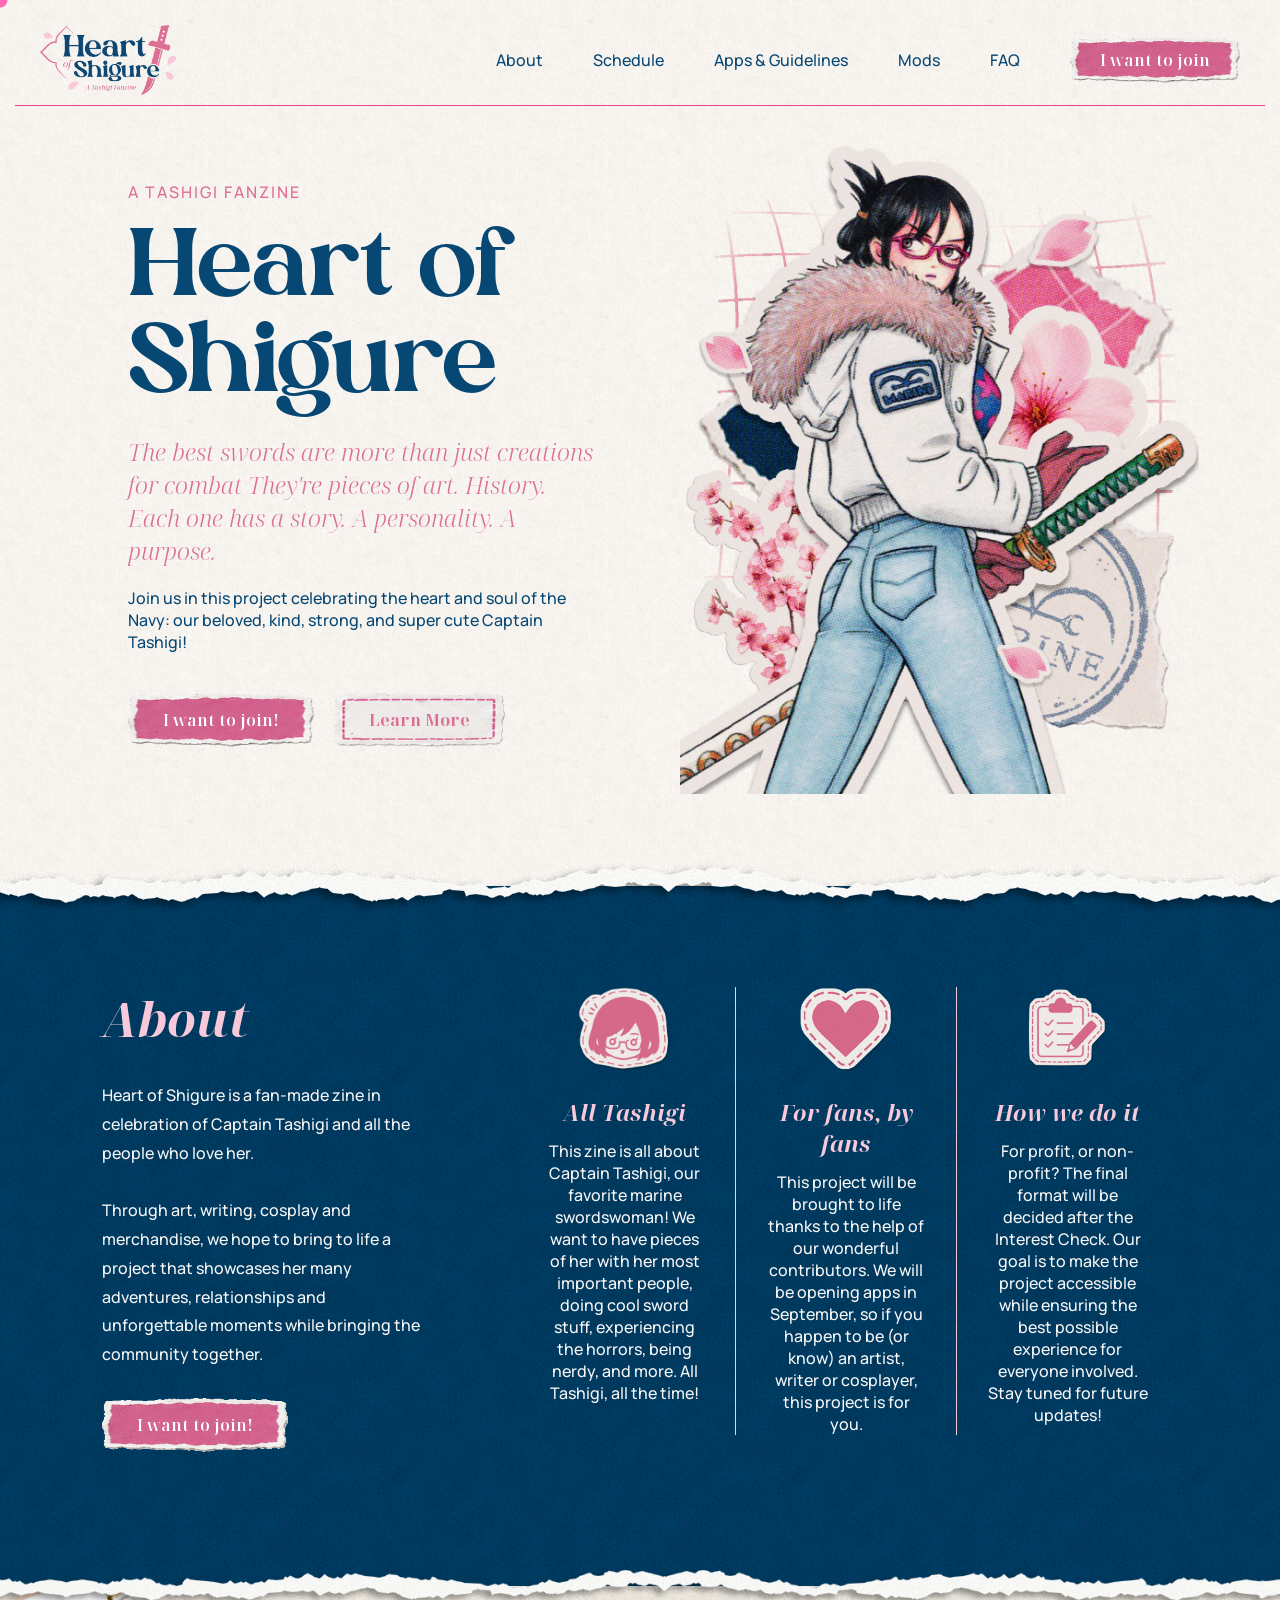
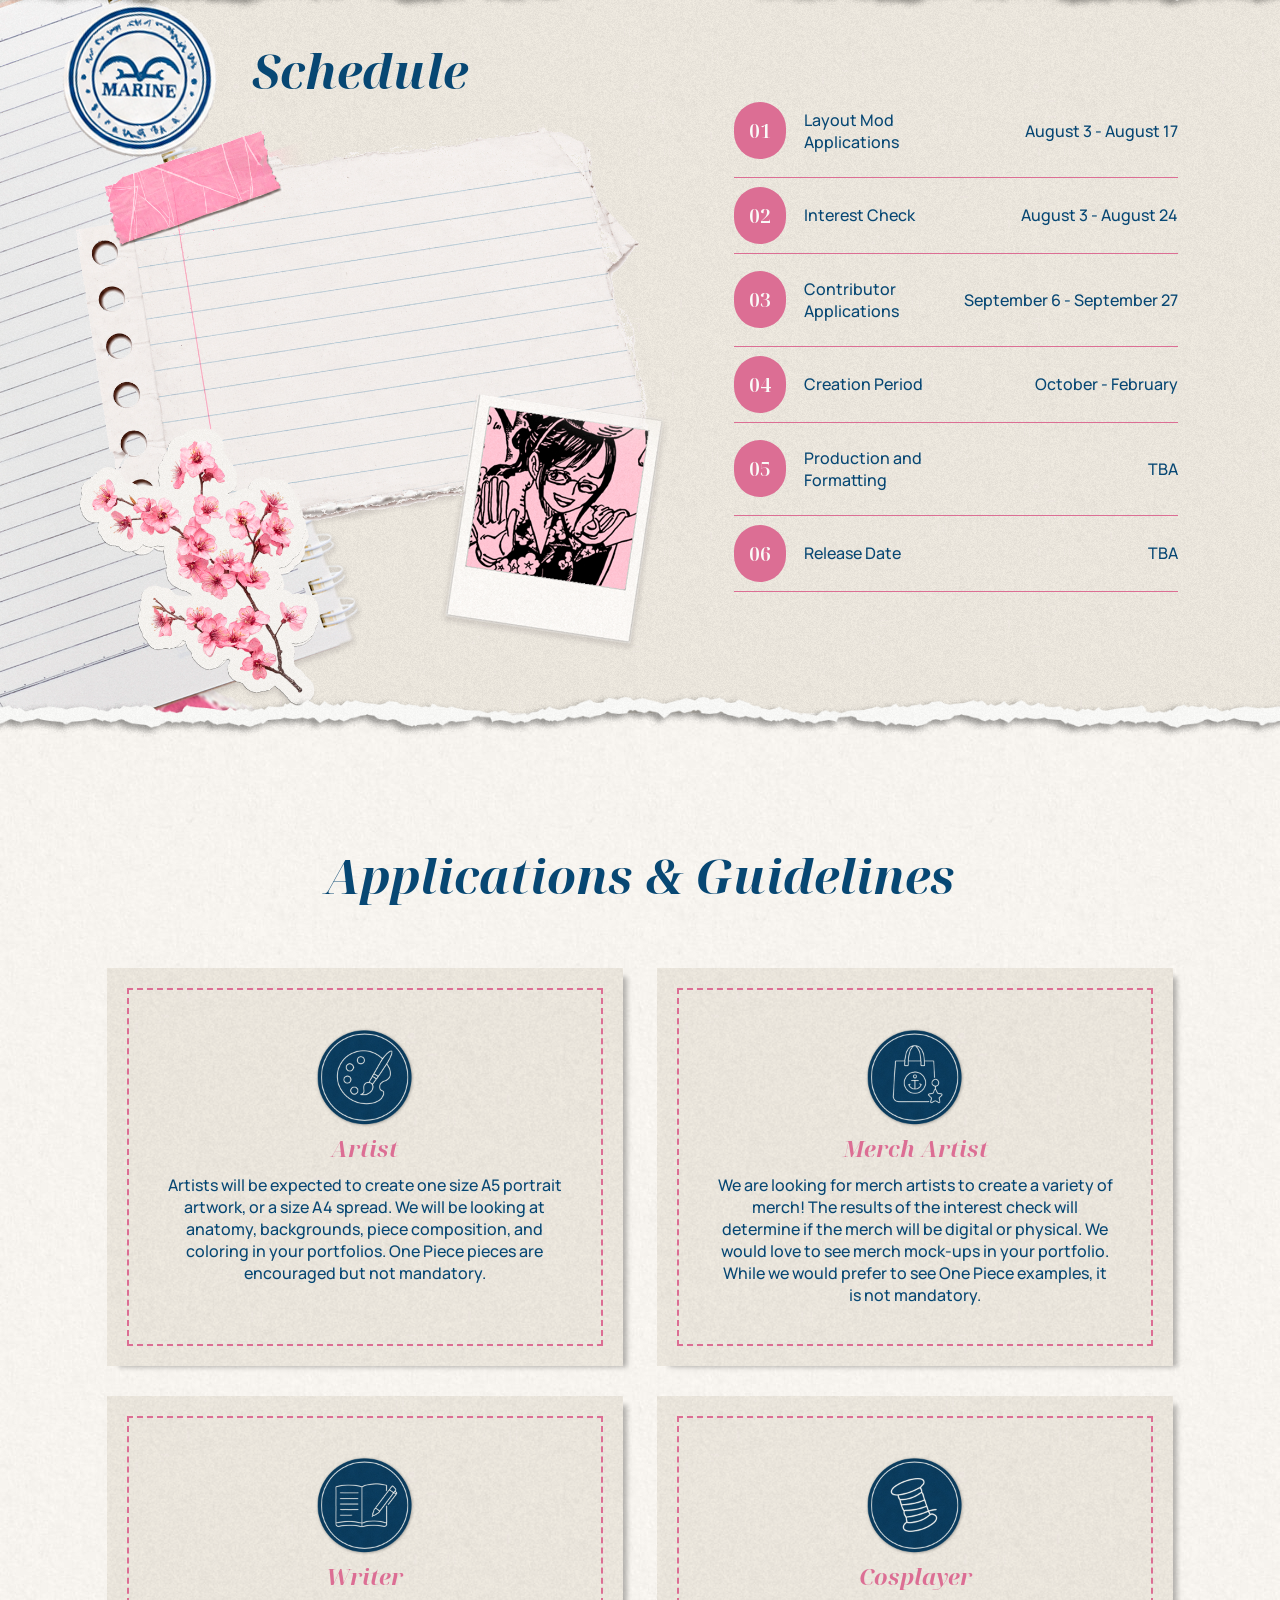
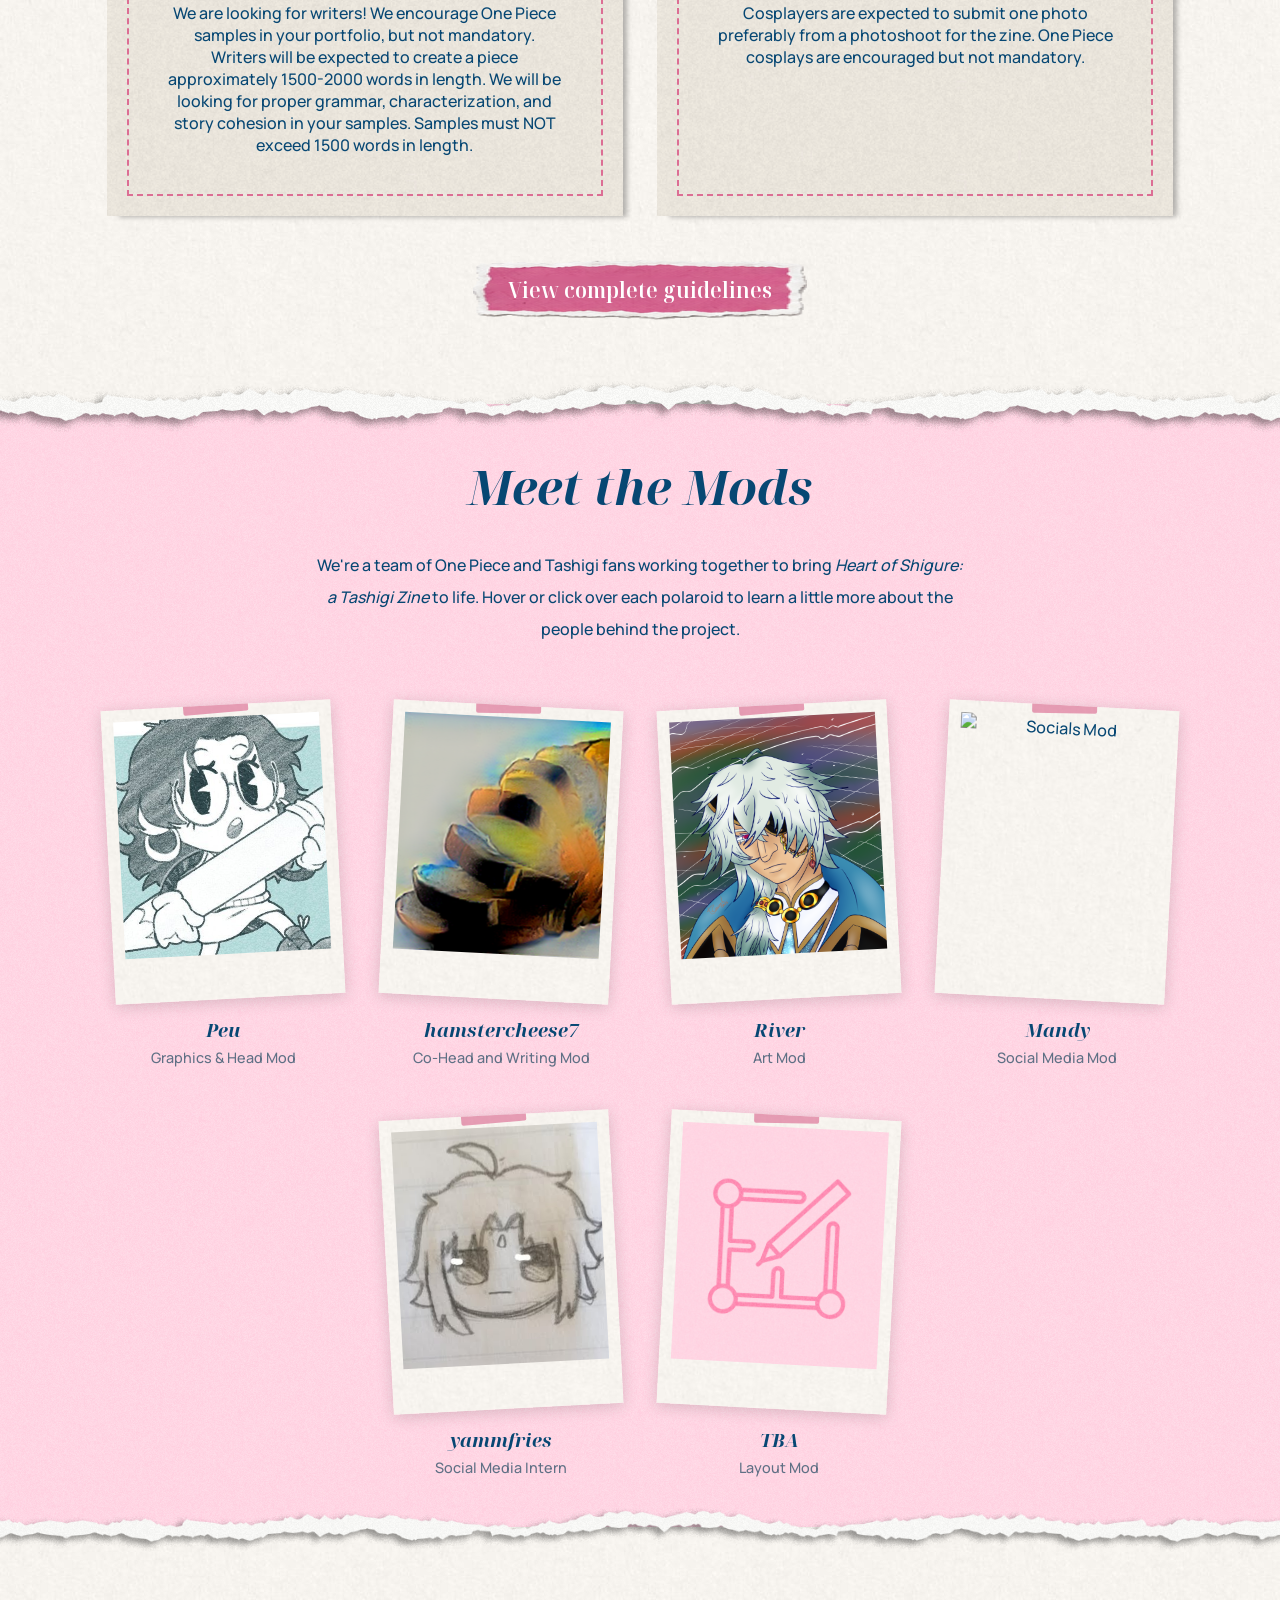
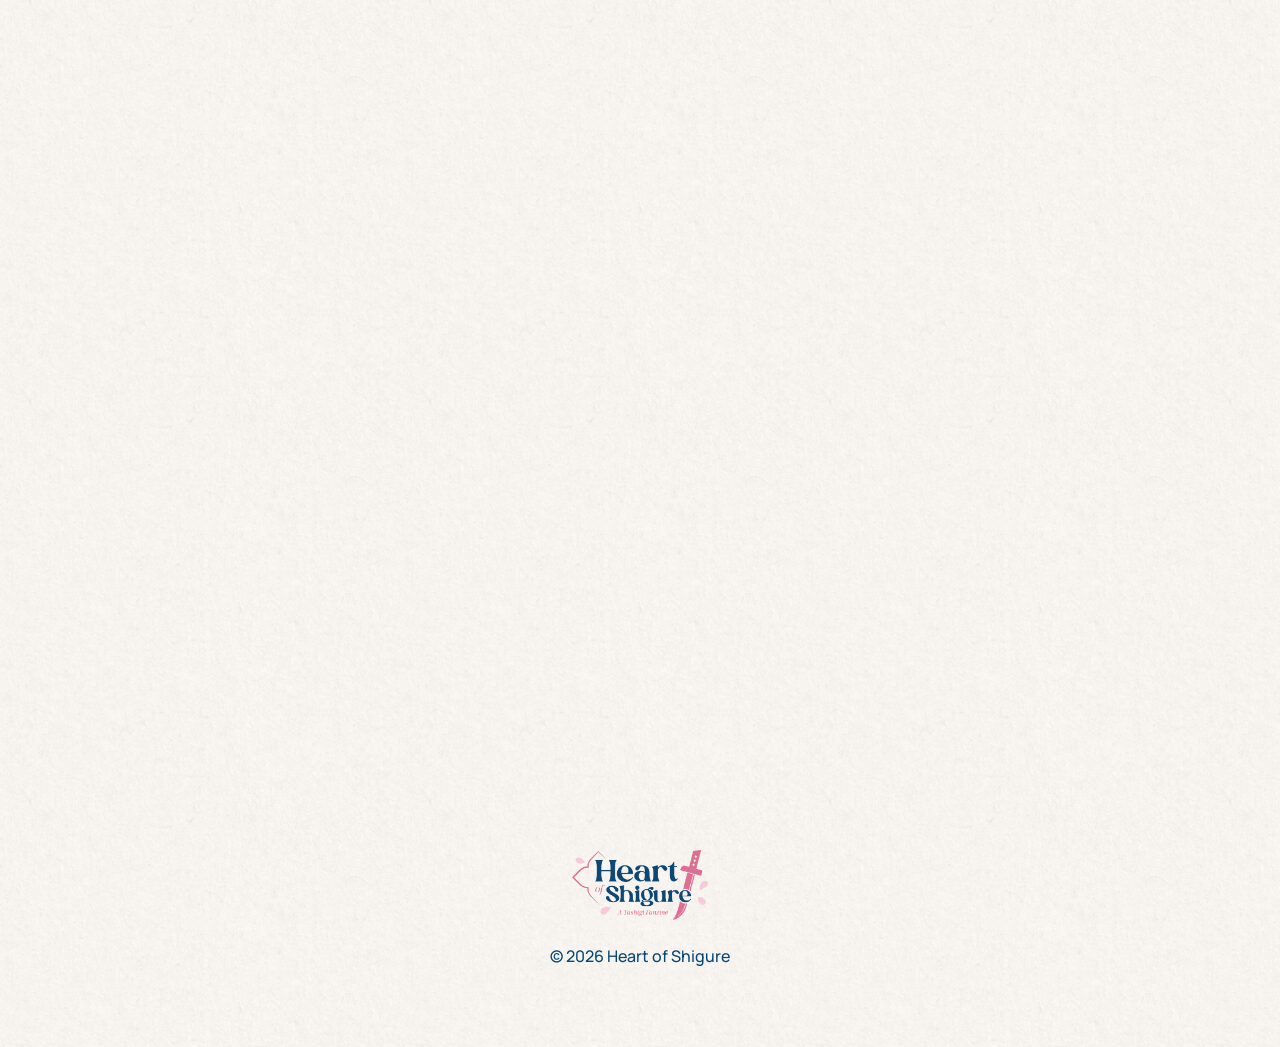
==== index.html @ 40832cab "Update index.html" ====
<!DOCTYPE html>
<html lang="en">
<head>
  <meta charset="UTF-8">
  <meta name="viewport" content="width=device-width, initial-scale=1.0">
  <title>Heart of Shigure: a Tashigi Zine</title>
  <link rel="icon" type="image/x-icon" href="assets/favicon.ico">

  <link rel="stylesheet" href="style.css">

  <link rel="preconnect" href="https://fonts.googleapis.com">
  <link rel="preconnect" href="https://fonts.gstatic.com" crossorigin>

 <link href="https://fonts.googleapis.com/css2?family=Noto+Serif+Display:ital,wght@0,400;0,600;0,700;1,400;1,600;1,700&family=Manrope:wght@300;400;600&display=swap" rel="stylesheet">
</head>

<body>

  <div class="cursor"></div>

<script>
document.addEventListener("DOMContentLoaded", () => {

  if (window.matchMedia("(pointer: coarse)").matches) {
    return;
  }

  const cursor = document.querySelector(".cursor");

  document.addEventListener("mousemove", (e) => {
    cursor.style.left = e.clientX + "px";
    cursor.style.top = e.clientY + "px";
  });

  const interactives = document.querySelectorAll("a, button, input, textarea");

  interactives.forEach(el => {
    el.addEventListener("mouseenter", () => cursor.classList.add("hover"));
    el.addEventListener("mouseleave", () => cursor.classList.remove("hover"));
  });

  const sections = document.querySelectorAll(
    '.hero, .about, .schedule, .apps, .mods, .faq'
  );

  const observer = new IntersectionObserver(
    (entries, observer) => {
      entries.forEach(entry => {
        if (entry.isIntersecting) {
          entry.target.classList.add('visible');
          observer.unobserve(entry.target);
        }
      });
    },
    {
      threshold: 0.15
    }
  );

  sections.forEach(section => observer.observe(section));
});
</script>
<header>

  <nav class="navbar">

    <img src="assets\tashigizinelogo.png" class="logo">

    <div class="nav-links">
      <a href="#about">About</a>
      <a href="#schedule">Schedule</a>
      <a href="#apps">Apps & Guidelines</a>
      <a href="#mods">Mods</a>
      <a href="#faq">FAQ</a>
      <a href="#" class="button small">I want to join</a>
    </div>

  </nav>

</header>


<section class="hero">

  <div class="hero-text">

    <span class="eyebrow">
      A Tashigi Fanzine
    </span>

    <h1>
      Heart of Shigure
    </h1>

    <h2>
      The best swords are more than just creations for combat They're pieces of art. History. Each one has a story. A personality. A purpose.
    </h2>
      Join us in this project celebrating the heart and soul of the Navy: our beloved, kind, strong, and super cute Captain Tashigi!


    <div class="hero-buttons">
      <a href="#" class="button">
        I want to join!
      </a>

      <a href="#" class="buttonsecondary">
        Learn More
      </a>
    </div>

  </div>

  <div class="hero-image">

    <img src="assets/collagehero.png">

  </div>

</section>


<div class="divider-top"></div>


<section class="about">

    <div class="about-left">

        <h2>About</h2>

        <p>
            Heart of Shigure is a fan-made zine in celebration of Captain Tashigi and all the people who love her.
            <br>
            <br>
            Through art, writing, cosplay and merchandise, we hope to bring to life a project that showcases her many adventures, relationships and unforgettable moments while bringing the community together.
        </p>

        <a href="#" class="button">
            I want to join!
        </a>

    </div>

    <div class="about-features">

        <article class="feature">
            <img src="assets/icon_fortashigi.png">
            <h3>All Tashigi</h3>
            <p>
            This zine is all about Captain Tashigi, our favorite marine swordswoman! We want to have pieces of her with her most important people, doing cool sword stuff, experiencing the horrors, being nerdy, and more. All Tashigi, all the time!</p>
        </article>

        <article class="feature">
            <img src="assets/icon_thankscontributors.png">
            <h3>For fans, by fans</h3>
            <p>
            This project will be brought to life thanks to the help of our wonderful contributors. We will be opening apps in September, so if you happen to be (or know) an artist, writer or cosplayer, this project is for you.</p>
        </article>

        <article class="feature">
            <img src="assets/icon_howwedoit.png">
            <h3>How we do it</h3>
            <p>
            For profit, or non-profit? The final format will be decided after the Interest Check. Our goal is to make the project accessible while ensuring the best possible experience for everyone involved. Stay tuned for future updates!</p>
        </article>

    </div>

</section>

<div class="divider-bottom"></div>

<section id="schedule" class="schedule">

  <h2>Schedule</h2>

  <div class="schedule-container">

    <div class="schedule-collage">
        <img src="assets/schedulegraphic.png" alt="">
    </div>

      <table class="timeline">

  <tr class="timeline-item">
    <td><span>01</span></td>
    <td>Layout Mod Applications</td>
    <td>August 3 - August 17</td>
  </tr>

  <tr class="timeline-item">
    <td><span>02</span></td>
    <td>Interest Check</td>
    <td>August 3 - August 24</td>
  </tr>

  <tr class="timeline-item">
    <td><span>03</span></td>
    <td>Contributor Applications</td>
    <td>September 6 - September 27</td>
  </tr>

  <tr class="timeline-item">
    <td><span>04</span></td>
    <td>Creation Period</td>
    <td>October - February</td>
  </tr>

  <tr class="timeline-item">
    <td><span>05</span></td>
    <td>Production and Formatting</td>
    <td>TBA</td>
  </tr>

  <tr class="timeline-item">
    <td><span>06</span></td>
    <td>Release Date</td>
    <td>TBA</td>
  </tr>

</table>

    </div>

</section>


<div class="divider-bottom"></div>


<section id="apps" class="apps">

  <h2>Applications & Guidelines</h2>

  <div class="roles">

    <div class="role-card">
      <img src="assets/artisticon.png">
      <h3>Artist</h3>
      <p>Artists will be expected to create one size A5 portrait artwork, or a size A4 spread. We will be looking at anatomy, backgrounds, piece composition, and coloring in your portfolios. One Piece pieces are encouraged but not mandatory.</p>
    </div>

    <div class="role-card">
      <img src="assets/merchicon.png">
      <h3>Merch Artist</h3>
      <p>We are looking for merch artists to create a variety of merch! The results of the interest check  will determine if the merch will be digital or physical. We would love to see merch mock-ups in your portfolio. While we would prefer to see One Piece examples, it is not mandatory.</p>
    </div>

    <div class="role-card">
      <img src="assets/writericon.png">
      <h3>Writer</h3>
      <p>We are looking for writers! We encourage One Piece samples in your portfolio, but not mandatory. Writers will be expected to create a piece approximately 1500-2000 words in length. We will be looking for proper grammar, characterization, and story cohesion in your samples. Samples must NOT exceed 1500 words in length.</p>
    </div>

    <div class="role-card">
      <img src="assets/cosplayicon.png">
      <h3>Cosplayer</h3>
      <p>Cosplayers are expected to submit one photo preferably from a photoshoot for the zine. One Piece cosplays are encouraged but not mandatory.</p>
    </div>

  </div>

  <a href="#" class="button">
    View complete guidelines
  </a>

</section>


<div class="divider-top"></div>


<section class="mods" id="mods">

    <h2>Meet the Mods</h2>

    <p class="section-text">
        We're a team of One Piece and Tashigi fans working together to bring <i>Heart of Shigure: a Tashigi Zine</i> to life. Hover or click over each polaroid to learn a little more about the people behind the project.
    </p>

    <div class="mods-grid">

        <article class="mod-card">

            <div class="polaroid">

                <img src="assets/mods/peu.jpg" alt="Graphics Mod">

                <div class="overlay">
                    <h4>Hello, I am Peu!</h4>
                    <p>
                        I do graphic design and web dev for a living, and I love staying up late drawing even before workdays.
                    </p>
                </div>

            </div>

            <h3>Peu</h3>
            <span>Graphics & Head Mod</span>

        </article>

        <article class="mod-card">

            <div class="polaroid">

                <img src="assets/mods/Hamstercheese7.png" alt="Writing Mod">

                <div class="overlay">
                    <h4>Heyo, I'm Ham!</h4>
                    <p>
                        Tashigi is BEST GIRL and OP Marines are my fixation of the last decade.
                    </p>
                </div>

            </div>

            <h3>hamstercheese7</h3>
            <span>Co-Head and Writing Mod</span>

        </article>

        <article class="mod-card">

            <div class="polaroid">

                <img src="assets/mods/RiverLoche_icon.png" alt="Art Mod">

                <div class="overlay">
                    <h4>Hi, I am RiverLoche!</h4>
                    <p>
                        Caffeine fueled gremlin who loves art, video games, anime, and books.
                    </p>
                </div>

            </div>

            <h3>River</h3>
            <span>Art Mod</span>

        </article>

        <article class="mod-card">

            <div class="polaroid">

                <img src="assets/mods/Mandy_icon.jpg" alt="Socials Mod">

                <div class="overlay">
                    <h4>Hi, I am Mandy</h4>
                    <p>
                        The One Piece (brainrot) is real! I love writing and creating delicious OP inspired-recipes! 
                    </p>
                </div>

            </div>

            <h3>Mandy</h3>
            <span>Social Media Mod</span>

        </article>

        <article class="mod-card">

            <div class="polaroid">

                <img src="assets/mods/yam_icon.jpg" alt="Socials Mod Intern">

                <div class="overlay">
                    <h4>Hi, I am Yam!</h4>
                    <p>
                        Part-time artist, full-time brainrotter 🗣️
                    </p>
                </div>

            </div>

            <h3>yammfries</h3>
            <span>Social Media Intern</span>

        </article>

        <article class="mod-card">

            <div class="polaroid">

                <img src="assets/mods/layoutmod.png" alt="Layout Mod">

                <div class="overlay">
                    <h4>Layout Mod</h4>
                    <p>
                        Interested in being our Layout Mod? Then please look forward to our Layout Mod applications!
                    </p>
                </div>

            </div>

            <h3>TBA</h3>
            <span>Layout Mod</span>

        </article>

    </div>

</section>


<div class="divider-bottom"></div>


<section id="faq" class="faq">

  <h2>FAQ</h2>

  <details>
    <summary>What is a fanzine?</summary>
    <p>A fanzine, or zine, is an art project focused on a theme made by a team of people (usually fans!). It normally includes fanart, fanfic, merch, and more!</p>
  </details>

  <details>
    <summary>What is the theme of this fanzine?</summary>
    <p>This zine is all about Captain Tashigi, our favorite marine swordswoman! We want to have pieces of her with her friends (and/or lovers), doing cool sword stuff, experiencing the horrors, being nerdy, etc. All Tashigi, all the time~</p>
  </details>

  <details>
    <summary>Is this for charity or for profit?</summary>
    <p>This will be determined by the Interest Check!</p>
  </details>

    <details>
    <summary>Is shipping allowed?</summary>
    <p>Shipping will be allowed, and we aim to have it cover roughly a 30% of the content in the zine. All ships are welcome. We love LOVE!</p>
  </details>

  <details>
    <summary>Will there be a NSFW component?</summary>
    <p>This will be determined by the Interest Check!</p>
  </details>

  <details>
    <summary>Is AI allowed?</summary>
    <p>NO. No AI will be allowed in the creation of ANY part of this project.</p>
  </details>



</section>


<footer>

  <img src="assets\tashigizinelogo.png">

  <p>
    © 2026 Heart of Shigure
  </p>

</footer>

</body>
</html>
---- style.css ----
*{
  margin:0;
  padding:0;
  box-sizing:border-box;
}

:root{
  --accent-pink: #dc6e94;
  --accent-beige: #FAFAF8;
  --accent-navy: ;
}

@font-face {
  font-family: 'Silk Flower';
  src: url('fonts/SilkFlower.otf');
}

html{
  scroll-behavior:smooth;
}

body{
  background-image: url("assets/paperseamless1.jpg");
  color:#074773;
  font-family:'Manrope';
  font-weight: 500;
  cursor: none;
}

.hero,
.about,
.schedule,
.apps,
.mods,
.faq {
  opacity: 0;
  transform: translateY(25px);
  transition: opacity 0.6s ease, transform 0.6s ease;
  will-change: opacity, transform;
}

.hero.visible,
.about.visible,
.schedule.visible,
.apps.visible,
.mods.visible,
.faq.visible {
  opacity: 1;
  transform: translateY(0);
}

.cursor {
  width: 15px;
  height: 15px;
  background: hotpink;
  border-radius: 50%;
  position: fixed;
  top: 0;
  left: 0;
  transform: translate(-50%, -50%);
  pointer-events: none;
  z-index: 9999;
  transition: width 0.15s ease, height 0.15s ease, transform 0.15s ease;
}

.cursor.hover {
  width: 40px;
  height: 40px;
}

h1{
  font-family: 'Silk Flower';
  font-weight: 200;.
}

h2,h3{
  font-family:'Noto Serif Display',serif;
  font-style: italic;
}

section{
  padding: 50px 8%;
}

header {
  top: 0;
}

.navbar{
  margin:15px;
  padding: 10px 25px;
  display:flex;
  justify-content:space-between;
  align-items:center;
  border-bottom: 1px solid #eb4091;
}

.logo{
  height:70px;
}

.nav-links{
  display:flex;
  gap:50px;
  align-items: center;
}

.nav-links a{
  text-decoration:none;
  color:#074773;
}

.button{
  background-image: url('assets/button1.png');
  background-size: 100% 100%;
  background-repeat: no-repeat;
  background-position: center;
  font-weight: 600;
  color:white !important;
  padding:16px 35px;
  text-decoration:none;
  font-family: 'Noto Serif display';
  transition: transform .3s ease, filter .3s ease;

}

.button:hover{
  transform: translateY(-2px) !important;
  filter: brightness(.90);
}

.small{
  padding:12px 30px;
}

.buttonsecondary{
  background-image: url('assets/button2.png');
  background-size: 100% 100%;
  background-repeat: no-repeat;
  background-position: center;
  color: #dc6e94;
  padding:16px 35px;
  text-decoration:none;
  display:inline-block;
  font-family: 'Noto Serif display';
  font-weight: 700;
  transition: transform 0.25s ease;
}

.buttonsecondary:hover{
  transform: translateY(-2px);
    filter: brightness(.95);
}

.hero{
  min-height:85vh;
  display:grid;
  grid-template-columns:1fr 1fr;
  gap:80px;
  padding: 20px 10% 40px 10%;
  overflow: hidden;
}

.eyebrow{
  color:#dc6e94;
  letter-spacing:2px;
  text-transform:uppercase;
}

.hero h1{
  font-size:6rem;
  line-height:1;
  margin:20px 0;
}

.hero h2 {
  padding-bottom: 20px;
  font-weight: 300;
  color: var(--accent-pink);
}

.hero p{
  font-size:1.2rem;
  max-width:500px;
  line-height:1.8;
}

.hero-text{
  padding-top: 40px;
}


.hero-buttons{
  margin-top:40px;
  display:flex;
  gap:20px;
}

.hero-image{
  position:relative;
  margin-bottom: -150px;
}

.hero-image img{
  width:110%;
  height:auto;
  object-fit:cover;
}

.about{

    display:grid;
    grid-template-columns:1fr 2fr;
    gap:80px;
    color: #F7F7F7;
    align-items:center;
    text-align:left;
    background-image: url(assets/paperseamlessnsavy1.jpg);
    padding-bottom: 150px !important;
    padding-top: 100px !important;
}

.about h2, h3 {
  color: #F7C9DA;
}

.about-left p{

    margin:25px 0;
    padding-bottom: 20px;
    line-height:1.8;
}

.about-features{

    display:grid;
    grid-template-columns:repeat(3,1fr);
}

.feature{

    padding:0 30px;
    text-align:center;
    border-left:1px solid rgb(247, 201, 218);
}

.feature:first-child{

    border-left:none;
}

.feature img{

    width: auto;
    height: 85px;
    margin-bottom:20px;
}

.feature h3{

    margin-bottom:12px;
    font-size:1.4rem;
}


@media (max-width: 992px) {
    .about {
        grid-template-columns: 1fr;
        text-align: center;
    }

    .about-features {
        grid-template-columns: 1fr;
    }

    .feature {
        border-left: none;
        border-top: 1px solid rgb(247, 201, 218);
        padding: 30px 0;
    }

    .feature:first-child {
        border-top: none;
    }
}

.about h2,
.apps h2,
.mods h2,
.faq h2{
  font-size:3rem;
  margin-bottom:30px;
}

.section-text{
  max-width:700px;
  margin:auto;
  line-height:2;
}

.stats{
  display:grid;
  grid-template-columns:repeat(3,1fr);
  gap:40px;
  margin-top:70px;
}

.schedule{
  background-image: url(assets/paperseamlessbeige1.jpg);
  margin-top: -78px;
  overflow: hidden;
}

.schedule h2{
  font-size:3rem;
  margin-bottom:-90px;
  position: relative;
  left: 150px;
}

.schedule-container{
    display:flex;
    grid-template-columns:minmax(420px, 55%) 1fr;
    align-items:center;
    gap:4rem;
}

.schedule-collage{
   top: 100px;
    position:relative;
}

.schedule-collage img{
    display:block;
    height: 800px;
    margin-left:calc(-8vw);
    margin-top: -150px;
    width:auto;

}

.timeline {
  width: 100%;
  border-collapse: collapse;
}

.timeline-item td {
  padding: 1.5rem 0;
  border-bottom: 1px solid var(--accent-pink);
}

.timeline-item td span {
  color: var(--accent-beige);
  padding: 15px;
  border-radius: 100px;
  background-color: var(--accent-pink);
  font-family: 'Noto Serif Display';
  font-weight: 600;
  font-size: 1.2em;
}

.timeline-item td:first-child {
  width: 70px;
}

.timeline-item td:last-child {
  text-align: right;
  white-space: nowrap;
}

.apps{
  text-align:center;
  padding-bottom: 100px;
}

.apps .button {
  font-size: 1.3em;
  transform: scale(1.05);
  transition: transform 0.2s ease, filter 0.2s ease;
}

.apps .button:hover {
  transform: translateY(-2px);
  filter: brightness(0.93);
}

.roles{
  display:flex;
  flex-direction: row;
  flex-wrap: wrap;
  gap:30px;
  margin:60px 0;
  justify-content: space-evenly;
}

.role-card{
  position: relative;
  background-image: url("assets/paperseamlessbeige1.jpg");
  background-size: cover;
  background-position: center;
  background-repeat: no-repeat;
  -webkit-box-shadow: 8px 5px 10px -4px rgba(0,0,0,0.28); 
  box-shadow: 8px 5px 5px -4px rgba(0,0,0,0.28);
  padding: 60px;
  font-family: 'Noto Serif Display';
  max-width: 48%;
}

.role-card::before{
  content: "";
  position: absolute;
  inset: 20px;
  border: 2px dashed var(--accent-pink);
  box-sizing: border-box;

  pointer-events: none;
}

.role-card h3{
  color: var(--accent-pink);
  font-size: 1.4em;
  padding-bottom: 10px;
}

.role-card p {
  font-family: 'Manrope';
}

.role-card img {
  height: 100px;
  width: auto;
}

.mods{
    background-image: url("assets/paperseamlesspink1.jpg");
    text-align:center;
}

.mods .section-text{
    max-width:650px;
    margin:0 auto 60px;
}

.mods-grid{

    display:flex;
    justify-content:center;
    gap:3rem;
    flex-wrap:wrap;
}

.mod-card{

    width:230px;
    background:transparent;
    box-shadow:none;
    padding:0;
    text-align:center;
}

.polaroid{

    position:relative;

    background-image: url("assets/paperseamless1.jpg");
    padding:12px 12px 45px;

    box-shadow:0 3px 15px rgba(0,0,0,.15);

    transition:.35s;
    overflow:hidden;

    transform:rotate(-3deg);
}

.mod-card:nth-child(even) .polaroid{
    transform:rotate(3deg);
}

.mod-card:hover .polaroid{

    transform:translateY(-12px) rotate(0deg);
}

.polaroid::before{

    content:"";

    position:absolute;
    top:-10px;
    left:50%;

    transform:translateX(-50%) rotate(-2deg);

    width:65px;
    height:18px;

    background:rgba(220,110,148,.65);

    border-radius:2px;

    z-index:20;
}

.polaroid img{

    width:100%;
    aspect-ratio:1/1.15;
    object-fit:cover;
    display:block;
}

.overlay{

    position:absolute;

    top:12px;
    left:12px;
    right:12px;
    bottom:45px;

    background:rgba(220,110,148,.92);

    color:white;

    display:flex;
    flex-direction:column;
    justify-content:center;
    align-items:center;

    padding:20px;

    text-align:center;

    opacity:0;
    transition:.3s;
}

.polaroid:hover .overlay{

    opacity:1;
}

.overlay h4{

    font-family:'Noto Serif Display';
    margin-bottom:12px;
    font-size:1.2rem;
}

.overlay p{

    font-size:.85rem;
    line-height:1.6;
}

.mod-card h3{

    margin-top:18px;
    color:#074773;
}

.mod-card span{

    display:block;
    margin-top:6px;
    color:#5f7085;
    font-size:.9rem;
}

.faq{
  max-width:1000px;
  margin:auto;
}

details{
  background-image: url(assets/long2.png);
  background-repeat: no-repeat;
  background-size: 100% 70px;
  background-position: top;
  margin-top:20px;
  padding:25px 80px;
  font-family:'Noto Serif Display';
  font-size:1.3em;
  height:100%;   /* <- faltaba este ; */
  transition: transform .3s ease, filter .3s ease;
}

details:hover{
    transform: translateY(-2px);
    filter: brightness(.95);
}

summary{
  cursor:pointer;
    list-style: none;
  font-weight:600;
}

details p{
  margin-top:20px;
  font-size: 0.8em;
  line-height:1.8;
  font-family:'Manrope';
  max-height: 0;
  opacity: 0;
  overflow: hidden;
  transition: max-height .35s ease, opacity .35s ease;
}

details[open] p{
    max-height: 500px; /* mayor que el contenido */
    opacity: 1;
}

@media (max-width: 768px){

  details{
    background-size: 100% 100%;
    padding: 20px;
  }

  summary{
    display: flex;
    align-items: center;
    gap: 10px;
    margin: 0;
    width: 100%;
    font-size: 1rem;
    justify-content: center;
  }

  summary span{
    flex: 1;
  }
}

footer{
  padding:80px;
  text-align:center;
}

footer img{
  height:70px;
  margin-bottom:20px;
}

.divider-top {
  background-image: url("assets/tornpaper1.png");
  background-size: fill;
  background-repeat: no-repeat;
  background-position: center;
  position: absolute;
  z-index: 1;
  left: 0;
  width: 100%;
  height: 80px;
  transform: translateY(-32px);
}

.divider-bottom {
  height: 80px;
  z-index: 1;
  background-image: url("assets/tornpaper1.png");
  background-size: cover;
  background-repeat: no-repeat;
  background-position: center;
  position: relative;
  transform: translateY(-33px);
}

.navy{
  background:#074773;
}

.pink{
  background:#f8c9da;
}

@media(max-width:900px){

  .hero{
    grid-template-columns:1fr;
  }

  .hero h1{
    font-size:4rem;
  }

  .stats,
  .roles,
  .mods-grid{
    grid-template-columns:1fr;
  }

  .nav-links{
    display:none;
  }

}

/* ==========================
   MOBILE
========================== */

@media (max-width: 900px){

  section{
    padding:60px 7%;
  }

  /* NAV */

  .navbar{
    justify-content:center;
  }

  .nav-links{
    display:none;
  }

  .logo{
    height:55px;
  }

  /* HERO */

  .hero{
    grid-template-columns:1fr;
    gap:30px;
    text-align:center;
    min-height:auto;
    padding-top:30px;
    margin-bottom:-80px;
  }

  .hero-text{
    padding-top:0;
  }

  .hero h1{
    font-size:3rem;
  }

  .hero h2{
    font-size:1.3rem;
  }

  .hero p{
    margin:auto;
    font-size:1rem;
  }

  .hero-buttons{
    justify-content:center;
    flex-wrap:wrap;
  }

  .hero-image img{
    width:100%;
    max-width:420px;
    margin:auto;
    display:block;
  }

  /* ABOUT */

  .about{
    grid-template-columns:1fr;
    gap:50px;
    text-align:center;
    padding-bottom:100px !important;
  }

  .about-features{
    grid-template-columns:1fr;
    gap:30px;
  }

  .feature{
    border:none;
    padding:0;
  }

  /* SCHEDULE */

  .schedule{
    margin-top:-75px;
  }

  .schedule h2{
    position:static;
    margin:0 0 40px;
    text-align:center;
    font-size:2.5rem;
  }

    .schedule-container{
    display:flex;
    flex-direction:column;
  }

  .schedule-collage{
    order:2;
    position:static;
    margin-bottom: -80px;
    margin-left: -40px;
  }

  .schedule-collage img{
    width:100%;
    height:auto;
    margin:0;
  }

  .timeline td{
    padding:16px 0;
    font-size:.95rem;
  }

  .timeline-item td:last-child{
    text-align:left;
    padding-left:20px;
  }

  /* APPS */

  .roles{
    flex-direction:column;
    gap:30px;
  }

  .role-card{
    max-width:100%;
    padding:35px 25px;
  }

  /* MODS */

  .mods-grid{
    flex-direction:column;
    align-items:center;
    gap:50px;
  }

  .mod-card{
    width:90%;
    max-width:300px;
  }

  /* FAQ */

  .faq h2{
    text-align:center;
  }

details{
    background-size: 100% 60px;
    background-repeat: no-repeat;
    background-position: top;
}

  summary{
    text-align:center;
  }

  /* FOOTER */

  footer{
    padding:60px 20px;
  }

  /* DIVIDERS */

  .divider-bottom{
     position: relative;
    transform: translateY(-32px);
    z-index:10;
  }

  .divider-top {
    position: relative;
    transform: translateY(48px);
    z-index:10;
  }

  @media (pointer: coarse) {
  body {
    cursor: auto;
  }

  .cursor {
    display: none;
  }
}
}
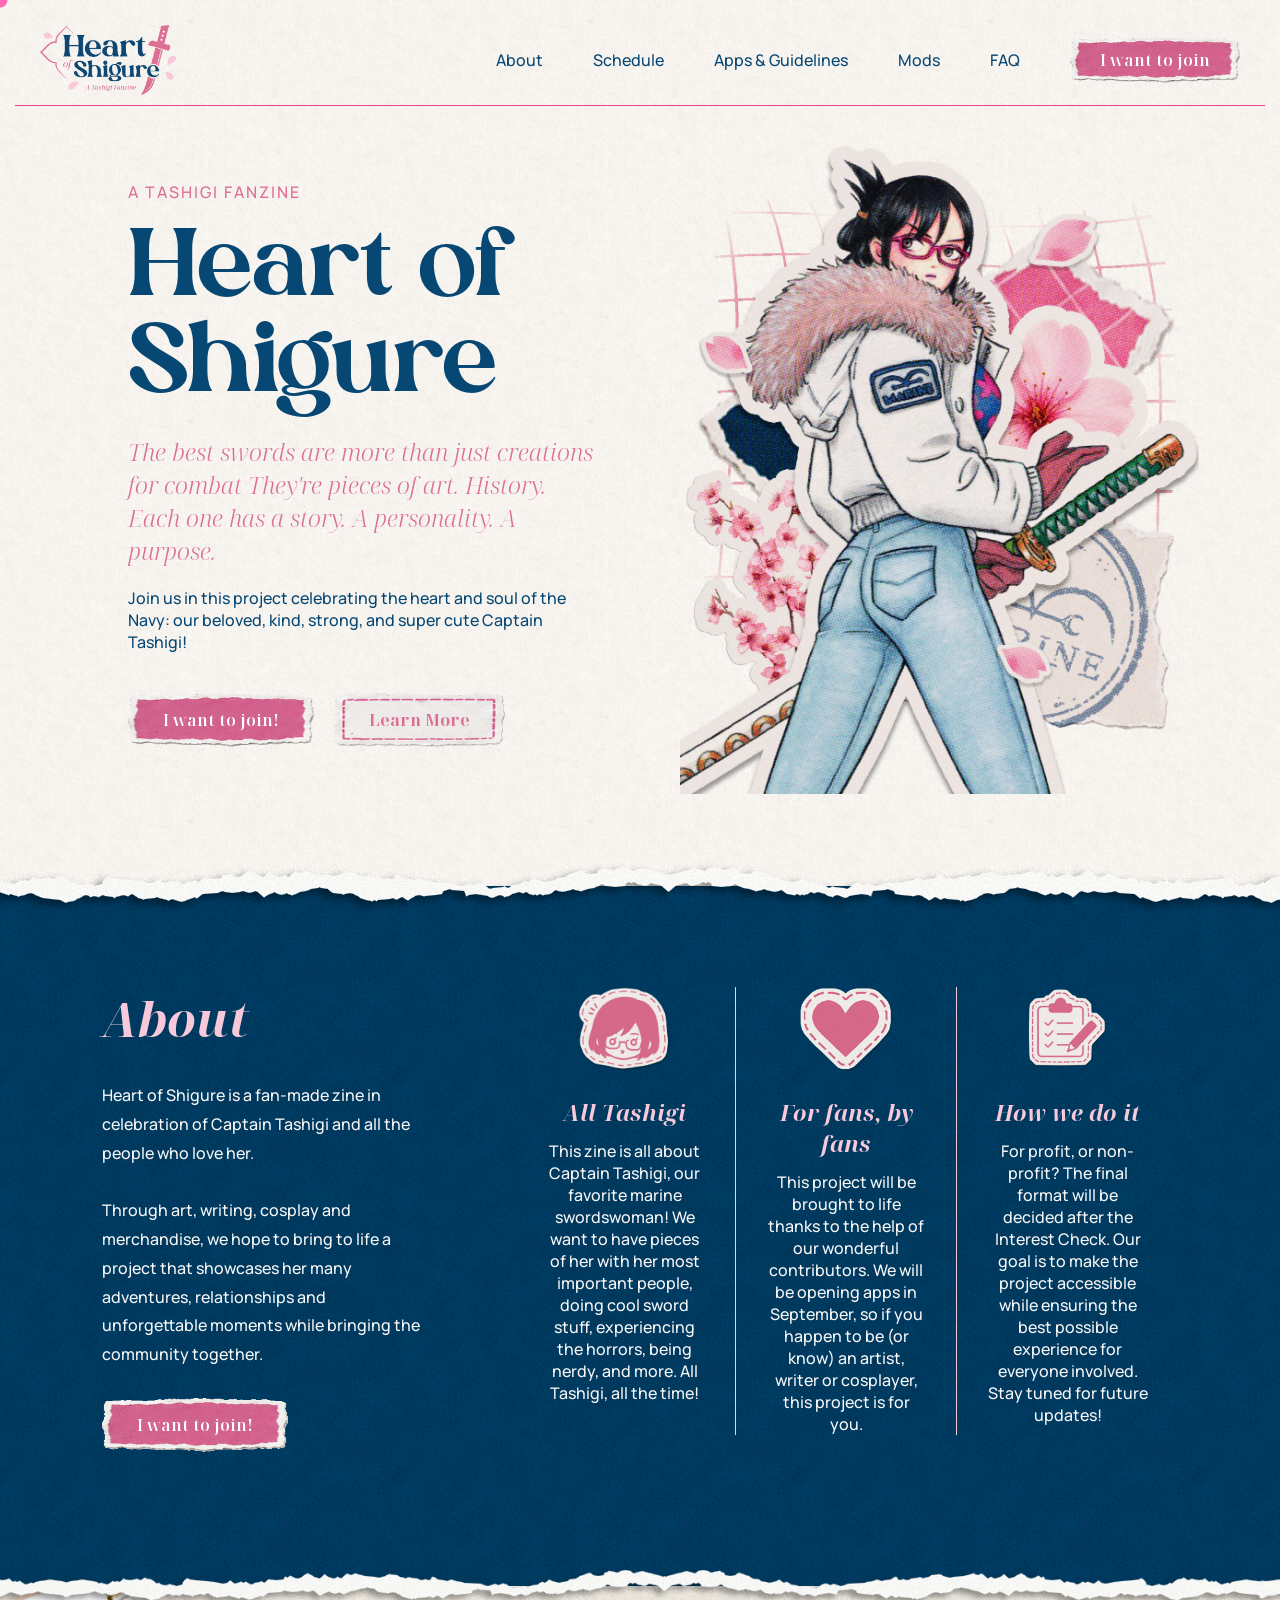
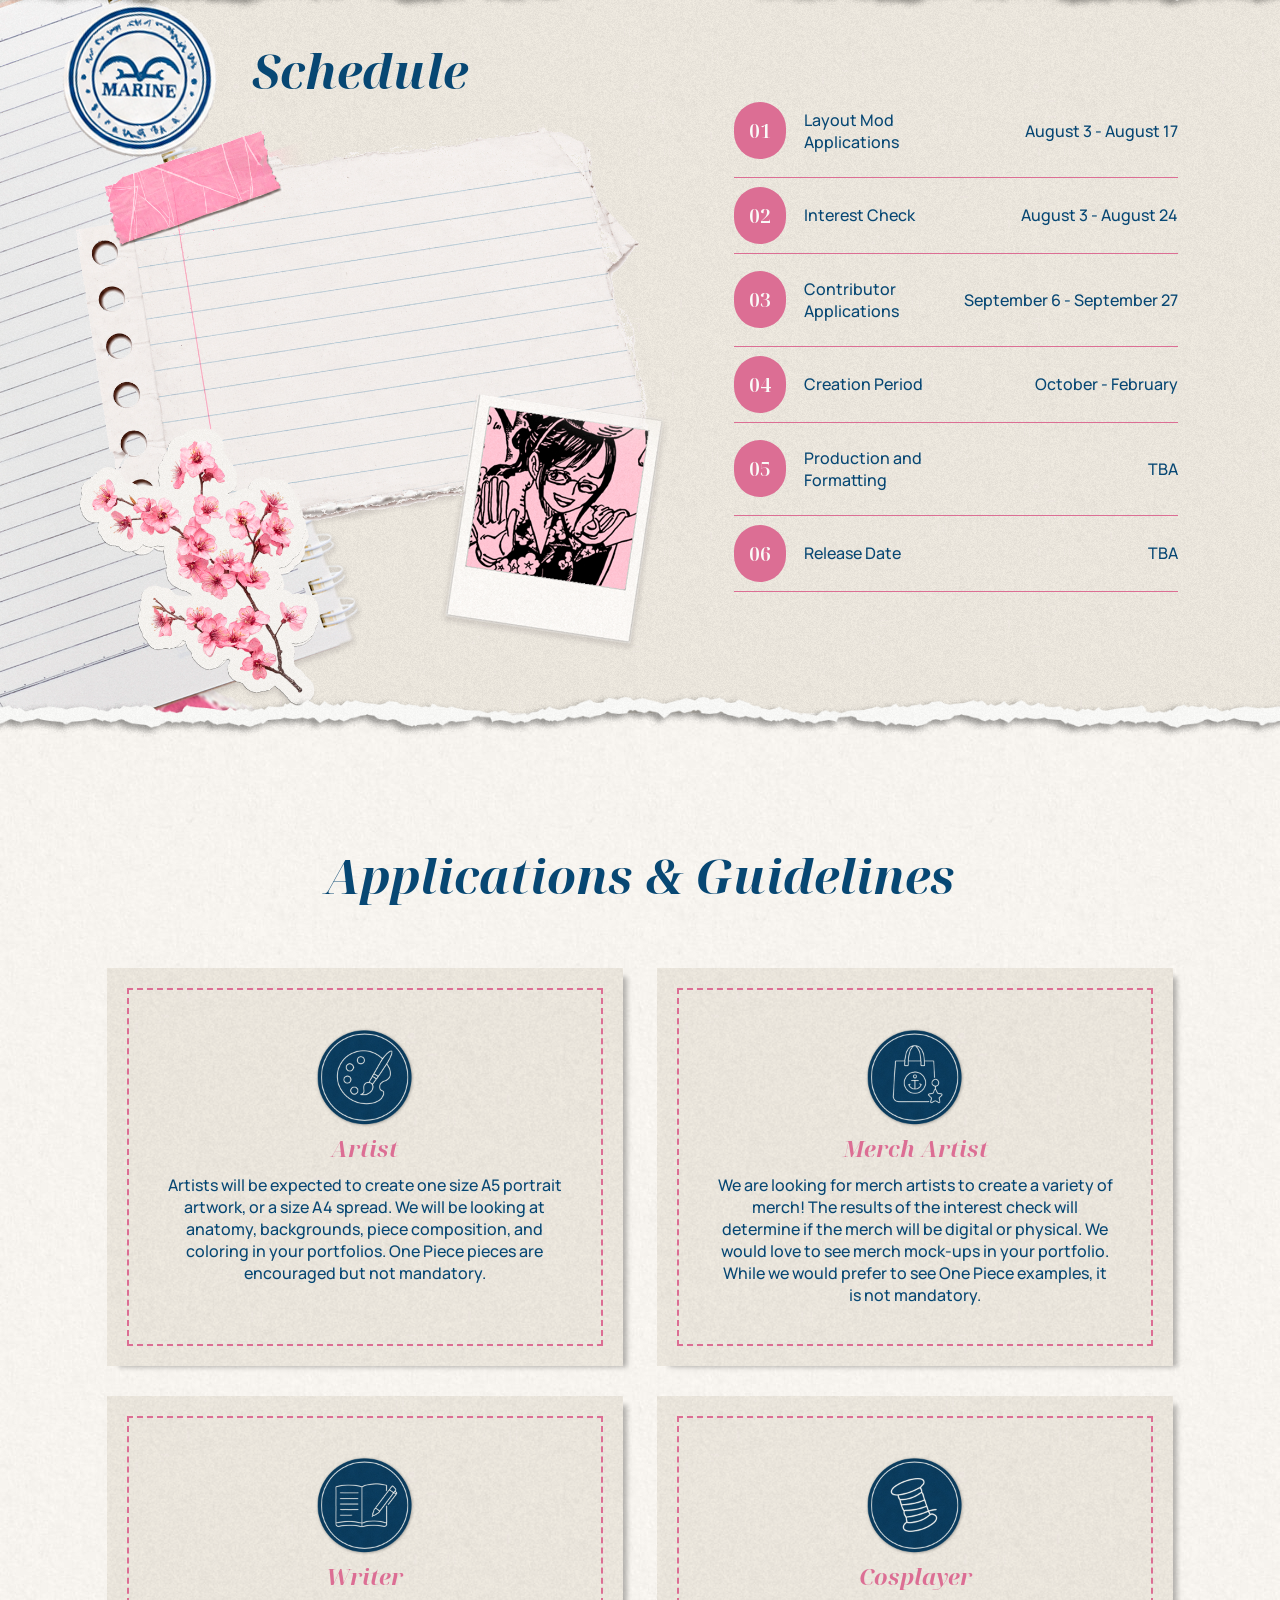
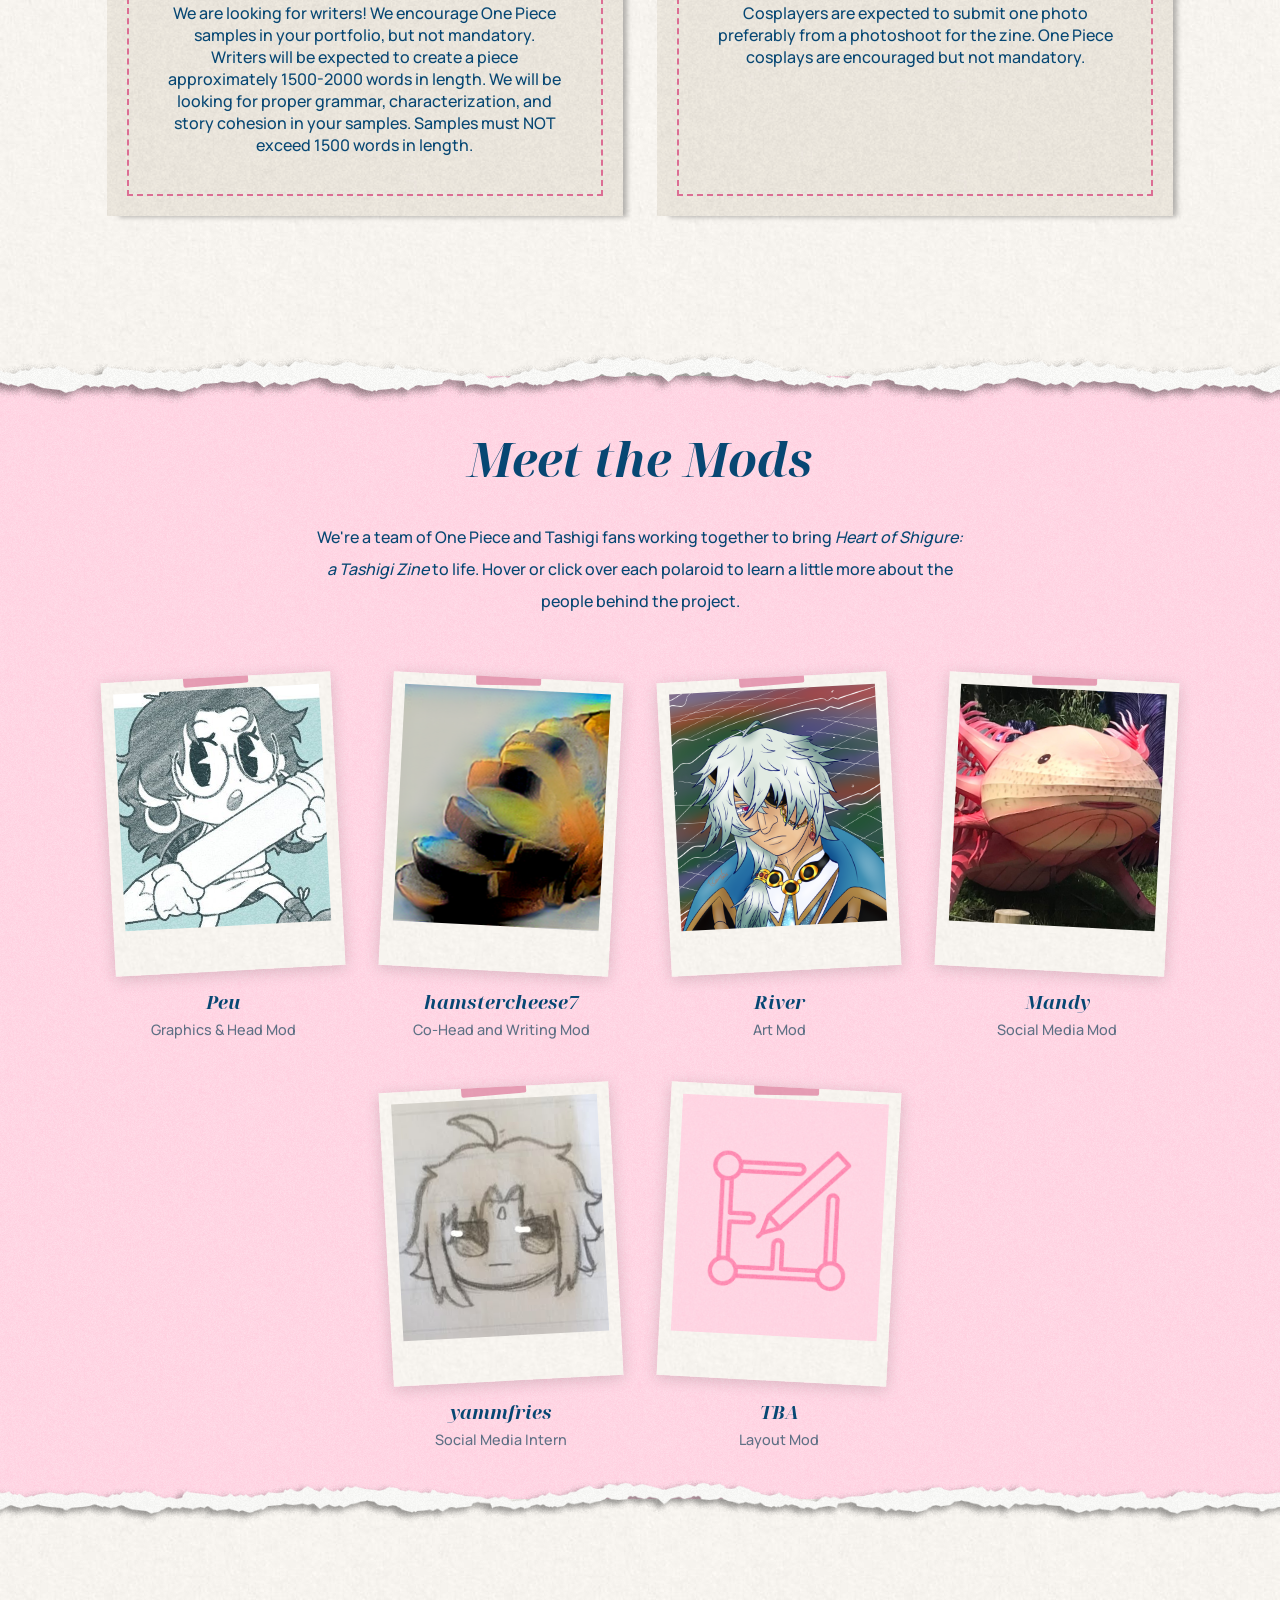
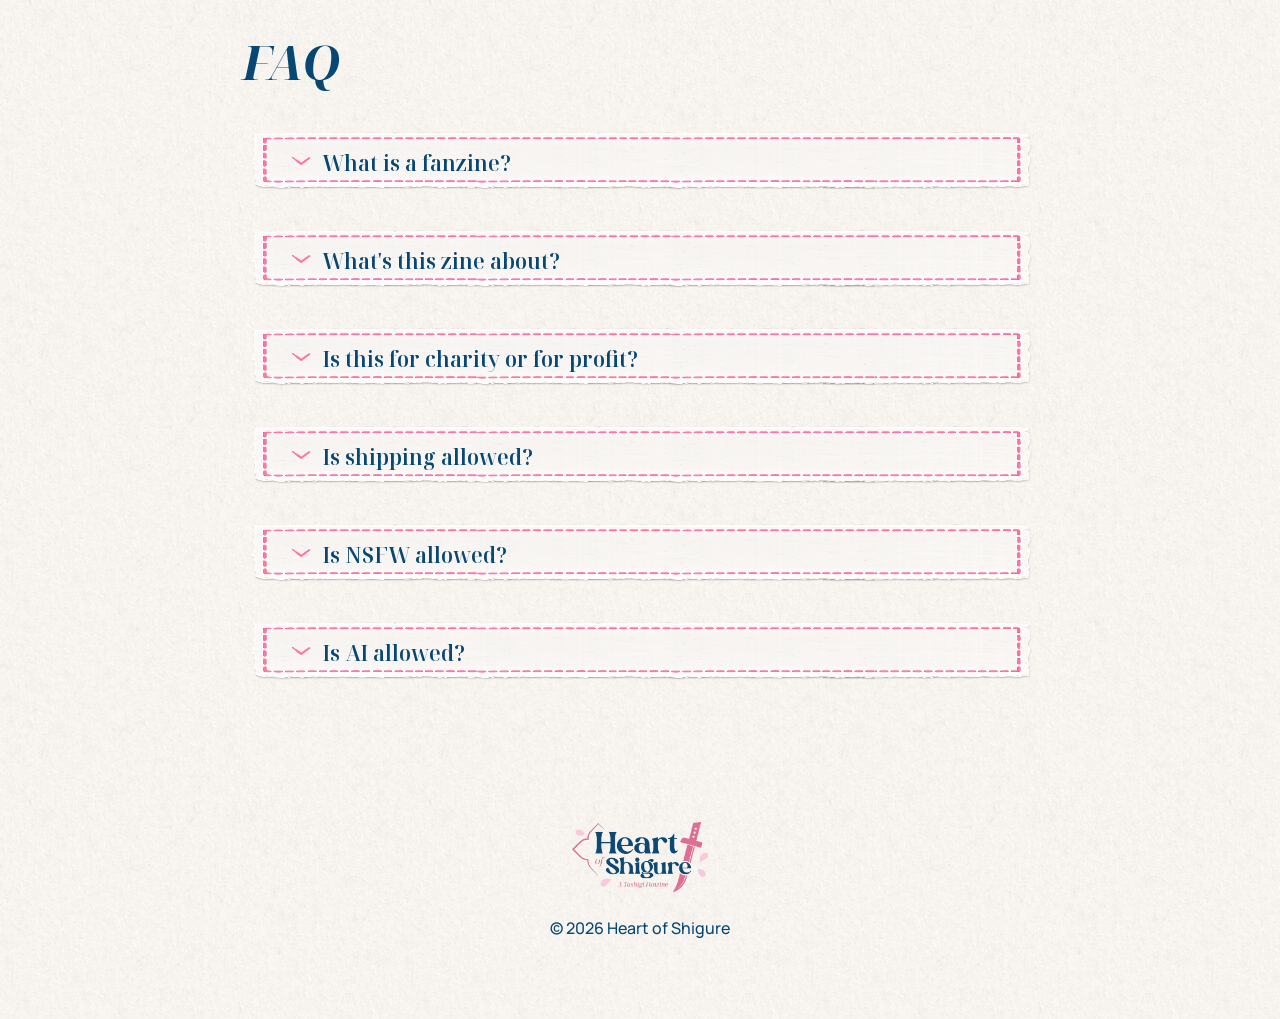
==== commit 12201d59: "Add files via upload" ====
--- a/index.html
+++ b/index.html
@@ -72,7 +72,7 @@
       <a href="#apps">Apps & Guidelines</a>
       <a href="#mods">Mods</a>
       <a href="#faq">FAQ</a>
-      <a href="#" class="button small">I want to join</a>
+      <a href="#apps" class="button small">I want to join</a>
     </div>
 
   </nav>
@@ -99,11 +99,11 @@
 
 
     <div class="hero-buttons">
-      <a href="#" class="button">
+      <a href="#apps" class="button">
         I want to join!
       </a>
 
-      <a href="#" class="buttonsecondary">
+      <a href="#about" class="buttonsecondary">
         Learn More
       </a>
     </div>
@@ -122,7 +122,7 @@
 <div class="divider-top"></div>
 
 
-<section class="about">
+<section id="about" class="about">
 
     <div class="about-left">
 
@@ -135,7 +135,7 @@
             Through art, writing, cosplay and merchandise, we hope to bring to life a project that showcases her many adventures, relationships and unforgettable moments while bringing the community together.
         </p>
 
-        <a href="#" class="button">
+        <a href="#apps" class="button">
             I want to join!
         </a>
 
@@ -232,6 +232,10 @@
 
   <h2>Applications & Guidelines</h2>
 
+    <a href="#" class="button" hidden>
+    View complete guidelines
+  </a>
+
   <div class="roles">
 
     <div class="role-card">
@@ -260,10 +264,6 @@
 
   </div>
 
-  <a href="#" class="button">
-    View complete guidelines
-  </a>
-
 </section>
 
 
@@ -418,7 +418,7 @@
   </details>
 
   <details>
-    <summary>What is the theme of this fanzine?</summary>
+    <summary>What's this zine about?</summary>
     <p>This zine is all about Captain Tashigi, our favorite marine swordswoman! We want to have pieces of her with her friends (and/or lovers), doing cool sword stuff, experiencing the horrors, being nerdy, etc. All Tashigi, all the time~</p>
   </details>
 
@@ -433,7 +433,7 @@
   </details>
 
   <details>
-    <summary>Will there be a NSFW component?</summary>
+    <summary>Is NSFW allowed?</summary>
     <p>This will be determined by the Interest Check!</p>
   </details>
 
@@ -458,4 +458,4 @@
 </footer>
 
 </body>
-</html>
+</html>
--- a/style.css
+++ b/style.css
@@ -7,7 +7,7 @@
 :root{
   --accent-pink: #dc6e94;
   --accent-beige: #FAFAF8;
-  --accent-navy: ;
+  --accent-navy: #074773;
 }
 
 @font-face {
@@ -108,6 +108,30 @@
 .nav-links a{
   text-decoration:none;
   color:#074773;
+  position:relative;
+  transition:color .25s ease, transform .25s ease;
+}
+
+.nav-links a:not(.button):hover{
+  color:var(--accent-pink);
+  transform:translateY(-2px);
+}
+
+.nav-links a:not(.button)::after{
+  content:"";
+  position:absolute;
+  left:0;
+  bottom:-6px;
+  width:100%;
+  height:2px;
+  background:var(--accent-pink);
+  transform:scaleX(0);
+  transform-origin:center;
+  transition:transform .25s ease;
+}
+
+.nav-links a:not(.button):hover::after{
+  transform:scaleX(1);
 }
 
 .button{
@@ -262,28 +286,6 @@
     font-size:1.4rem;
 }
 
-
-@media (max-width: 992px) {
-    .about {
-        grid-template-columns: 1fr;
-        text-align: center;
-    }
-
-    .about-features {
-        grid-template-columns: 1fr;
-    }
-
-    .feature {
-        border-left: none;
-        border-top: 1px solid rgb(247, 201, 218);
-        padding: 30px 0;
-    }
-
-    .feature:first-child {
-        border-top: none;
-    }
-}
-
 .about h2,
 .apps h2,
 .mods h2,
@@ -613,28 +615,6 @@
     opacity: 1;
 }
 
-@media (max-width: 768px){
-
-  details{
-    background-size: 100% 100%;
-    padding: 20px;
-  }
-
-  summary{
-    display: flex;
-    align-items: center;
-    gap: 10px;
-    margin: 0;
-    width: 100%;
-    font-size: 1rem;
-    justify-content: center;
-  }
-
-  summary span{
-    flex: 1;
-  }
-}
-
 footer{
   padding:80px;
   text-align:center;
@@ -677,65 +657,75 @@
   background:#f8c9da;
 }
 
-@media(max-width:900px){
-
-  .hero{
-    grid-template-columns:1fr;
-  }
-
-  .hero h1{
-    font-size:4rem;
-  }
-
-  .stats,
-  .roles,
-  .mods-grid{
-    grid-template-columns:1fr;
-  }
-
-  .nav-links{
-    display:none;
-  }
-
+@media (pointer: coarse) {
+  /* cursor */
 }
 
 /* ==========================
    MOBILE
 ========================== */
 
-@media (max-width: 900px){
+@media (max-width:600px){
+
+  /* GENERAL */
+
+  body{
+    cursor:auto;
+  }
+
+  .cursor{
+    display:none;
+  }
 
   section{
-    padding:60px 7%;
+    padding:55px 6%;
+  }
+
+  h2{
+    font-size:1.8em !important;
   }
 
   /* NAV */
 
   .navbar{
-    justify-content:center;
-  }
-
-  .nav-links{
-    display:none;
+    flex-direction:column;
+    gap:15px;
+    padding:15px;
   }
 
   .logo{
     height:55px;
   }
 
+  .nav-links{
+    display:flex;
+    flex-wrap:wrap;
+    justify-content:center;
+    gap:12px 18px;
+  }
+
+  .nav-links a{
+    font-size:.9rem;
+  }
+
+  .nav-links .button{
+    width:100%;
+    text-align:center;
+    margin-top:8px;
+  }
+
   /* HERO */
 
   .hero{
     grid-template-columns:1fr;
-    gap:30px;
+    gap:25px;
     text-align:center;
     min-height:auto;
-    padding-top:30px;
-    margin-bottom:-80px;
+    padding:25px 6% 0;
   }
 
   .hero-text{
-    padding-top:0;
+    padding:0;
   }
 
   .hero h1{
@@ -743,7 +733,7 @@
   }
 
   .hero h2{
-    font-size:1.3rem;
+    font-size:1.5em !important;
   }
 
   .hero p{
@@ -752,14 +742,19 @@
   }
 
   .hero-buttons{
-    justify-content:center;
-    flex-wrap:wrap;
+    flex-direction:column;
+    align-items:center;
+    gap:15px;
+  }
+
+  .hero-image{
+    margin:0;
   }
 
   .hero-image img{
     width:100%;
-    max-width:420px;
-    margin:auto;
+    max-width:360px;
+    margin:0 0 -30px;
     display:block;
   }
 
@@ -769,12 +764,10 @@
     grid-template-columns:1fr;
     gap:50px;
     text-align:center;
-    padding-bottom:100px !important;
   }
 
   .about-features{
     grid-template-columns:1fr;
-    gap:30px;
   }
 
   .feature{
@@ -782,86 +775,89 @@
     padding:0;
   }
 
+  .feature + .feature{
+    margin-top:40px;
+  }
+
   /* SCHEDULE */
-
-  .schedule{
-    margin-top:-75px;
-  }
 
   .schedule h2{
     position:static;
     margin:0 0 40px;
     text-align:center;
-    font-size:2.5rem;
-  }
-
-    .schedule-container{
-    display:flex;
+  }
+
+  .schedule-container{
     flex-direction:column;
+    gap:40px;
   }
 
   .schedule-collage{
+    position:static;
     order:2;
-    position:static;
-    margin-bottom: -80px;
-    margin-left: -40px;
   }
 
   .schedule-collage img{
     width:100%;
     height:auto;
-    margin:0;
+    margin:0 0 -50px -20px;
   }
 
   .timeline td{
-    padding:16px 0;
-    font-size:.95rem;
+    font-size:.85rem;
+    padding:14px 0;
   }
 
   .timeline-item td:last-child{
-    text-align:left;
-    padding-left:20px;
+    white-space:normal;
+    text-align:right;
   }
 
   /* APPS */
 
   .roles{
     flex-direction:column;
-    gap:30px;
   }
 
   .role-card{
     max-width:100%;
-    padding:35px 25px;
+    padding:35px 20px;
+  }
+
+  .apps .button{
+    font-size: 0.9em;
   }
 
   /* MODS */
 
   .mods-grid{
-    flex-direction:column;
-    align-items:center;
-    gap:50px;
+    gap:40px;
   }
 
   .mod-card{
-    width:90%;
-    max-width:300px;
+    width:100%;
+    max-width:280px;
   }
 
   /* FAQ */
 
-  .faq h2{
-    text-align:center;
-  }
-
-details{
-    background-size: 100% 60px;
-    background-repeat: no-repeat;
-    background-position: top;
-}
+  .faq h2 {
+    text-align: center;
+  }
+
+  details{
+    background-size:100% 60px;
+    padding:18px 20px;
+  }
 
   summary{
-    text-align:center;
+  font-size: .8rem;
+  padding-left: 10px;
+  margin-top: 5px;
+  }
+
+  details p{
+    font-size:.9rem;
   }
 
   /* FOOTER */
@@ -870,27 +866,4 @@
     padding:60px 20px;
   }
 
-  /* DIVIDERS */
-
-  .divider-bottom{
-     position: relative;
-    transform: translateY(-32px);
-    z-index:10;
-  }
-
-  .divider-top {
-    position: relative;
-    transform: translateY(48px);
-    z-index:10;
-  }
-
-  @media (pointer: coarse) {
-  body {
-    cursor: auto;
-  }
-
-  .cursor {
-    display: none;
-  }
-}
-}
+}
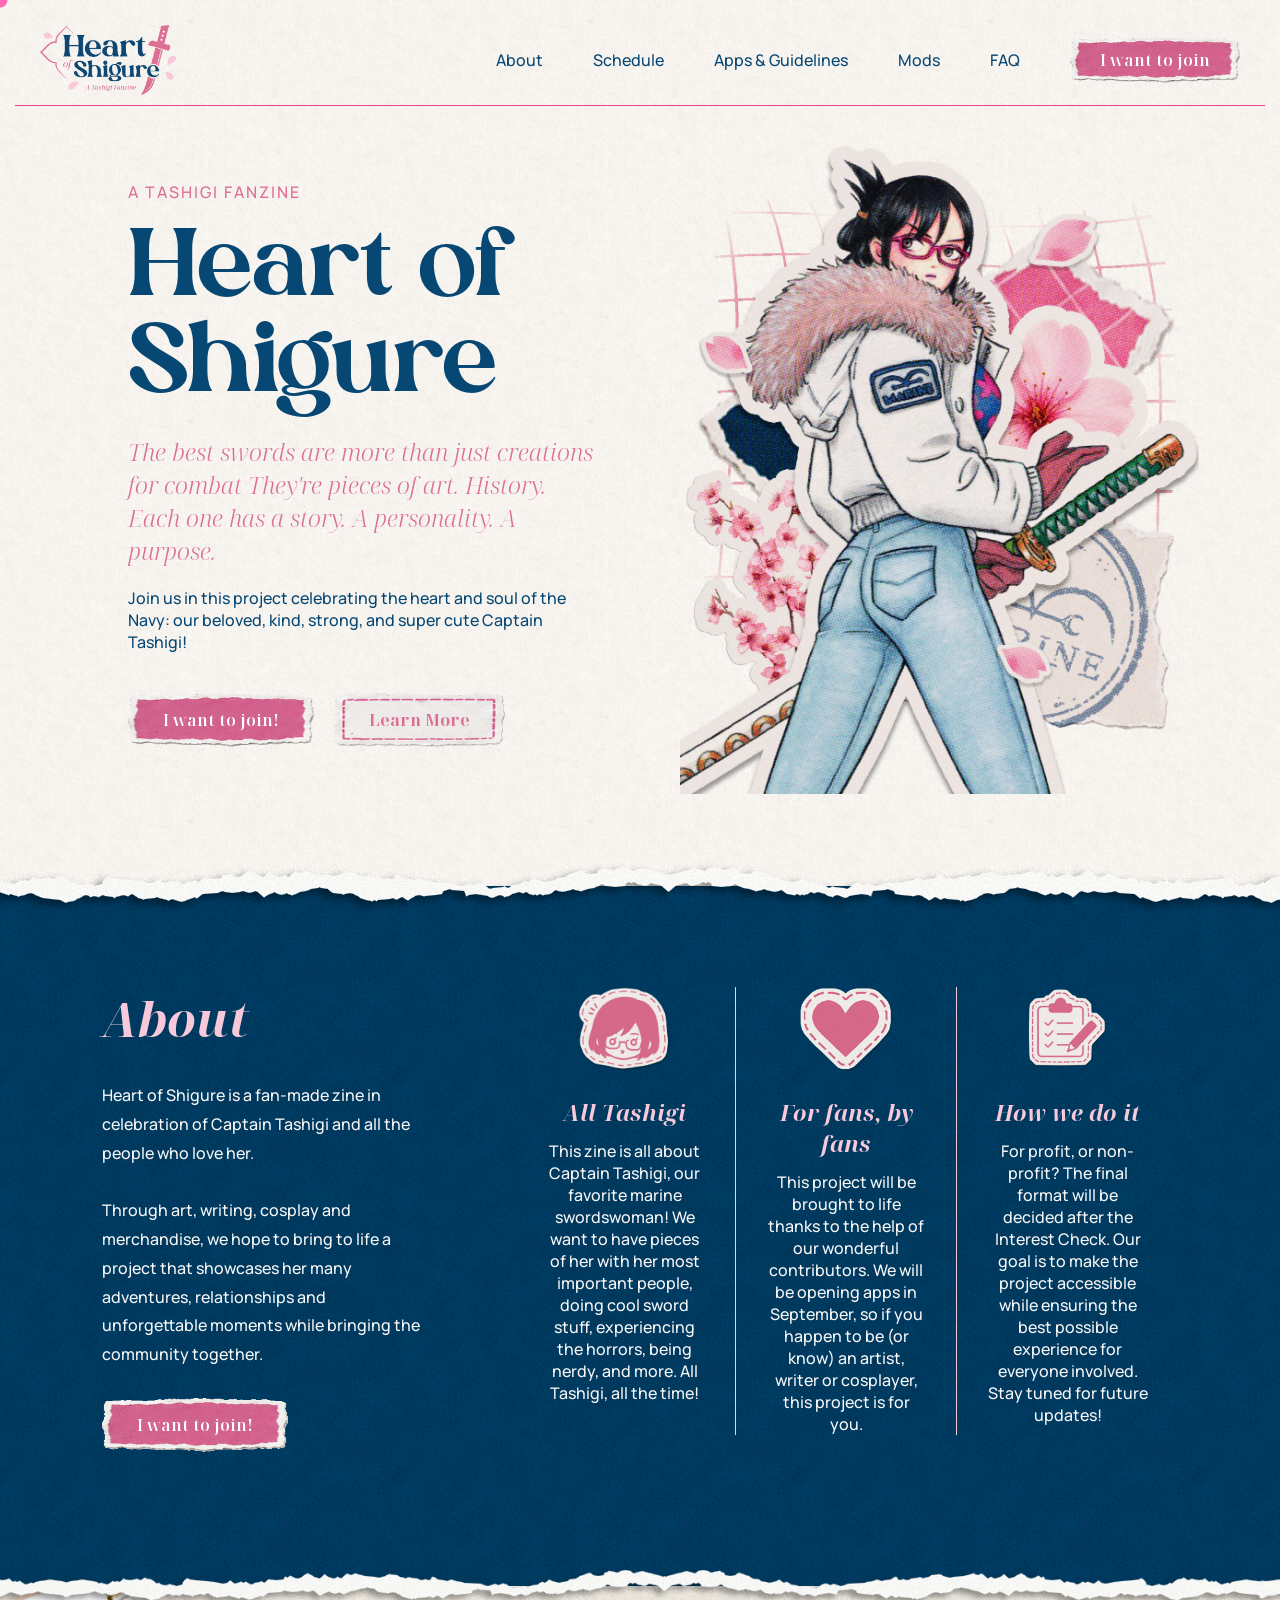
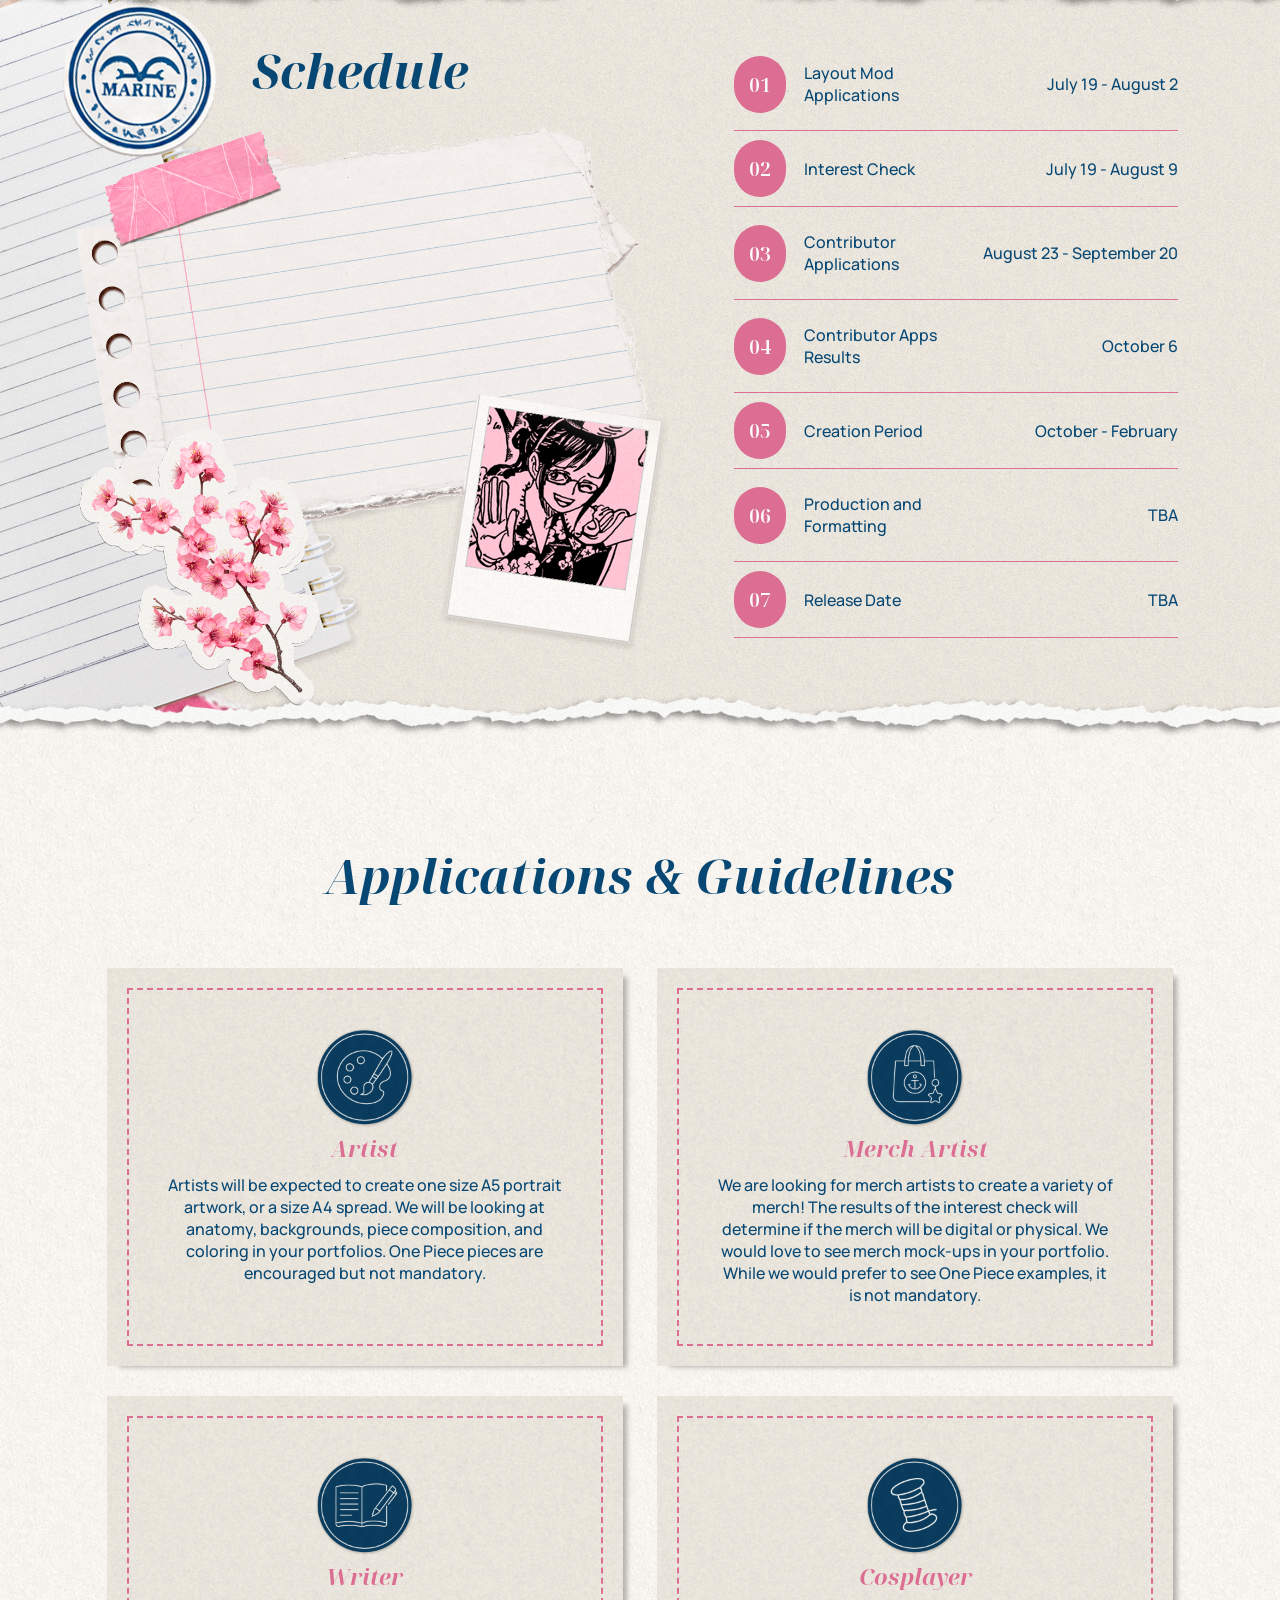
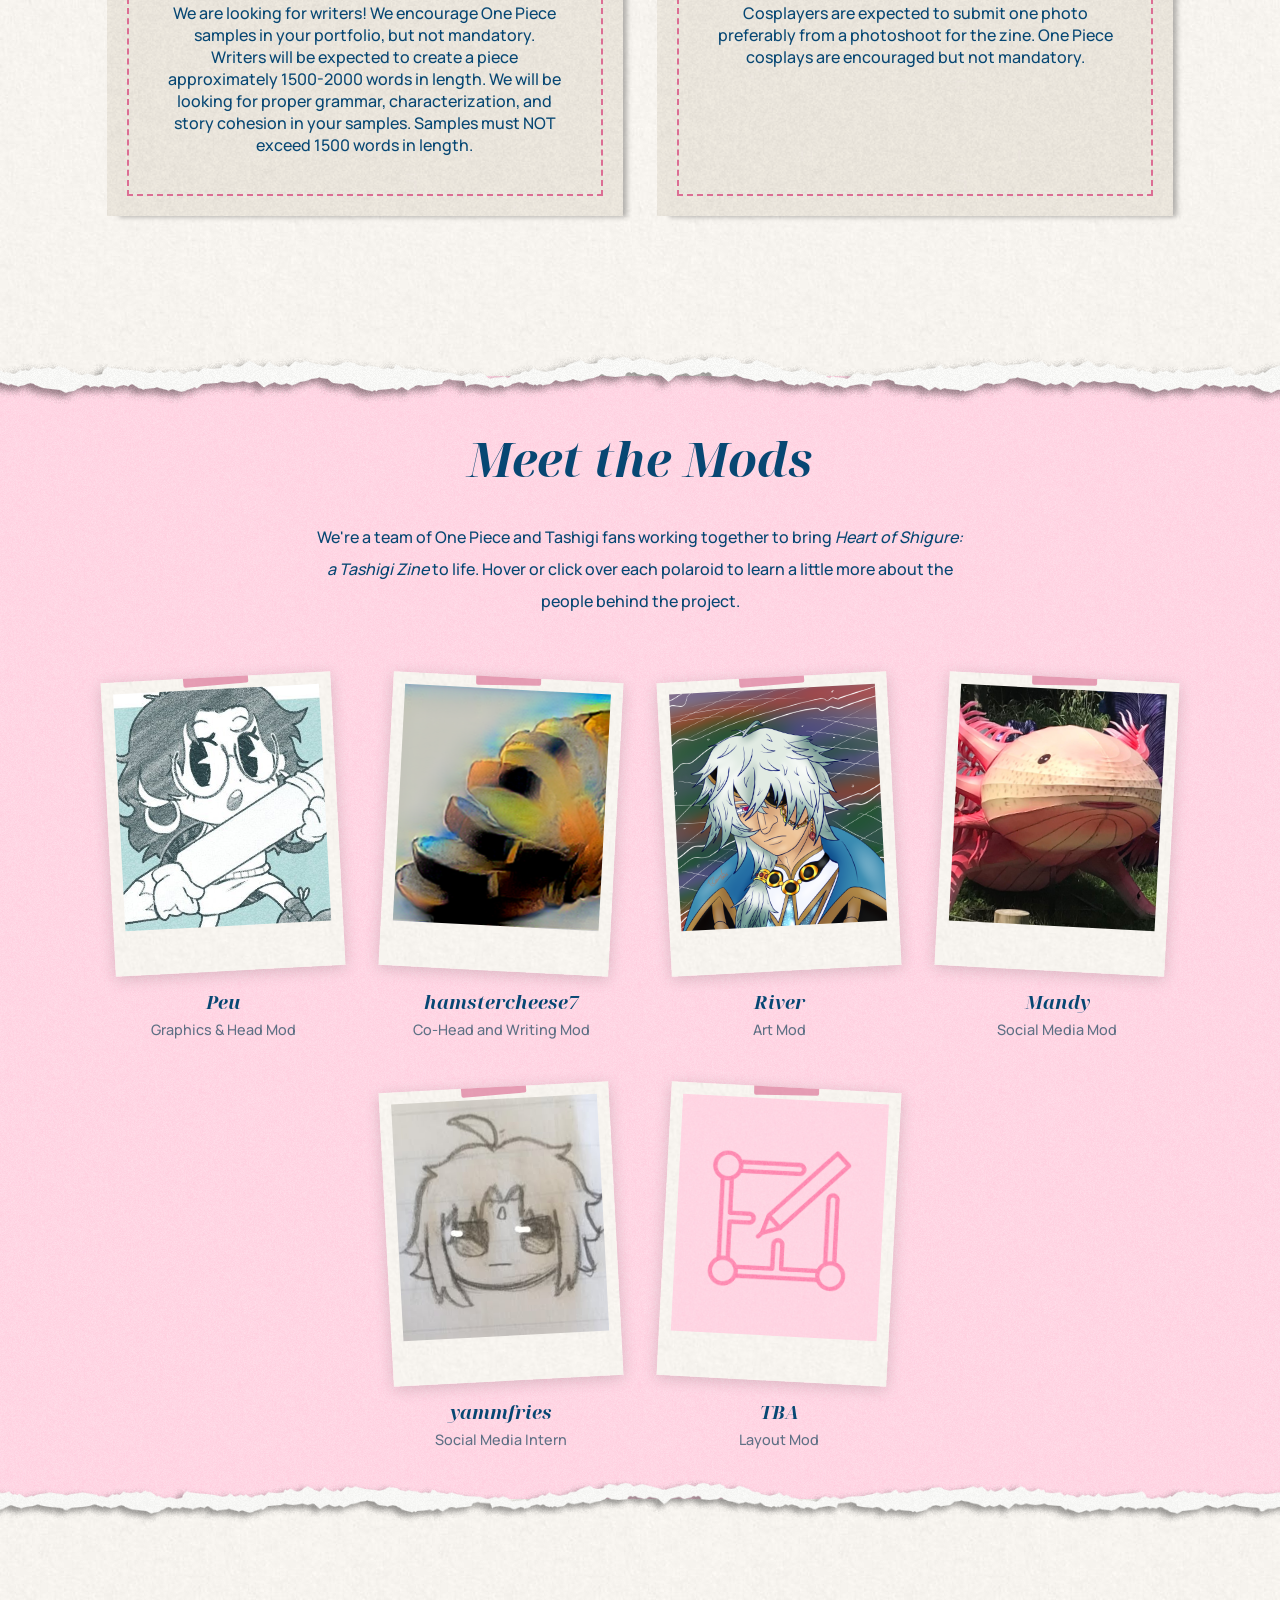
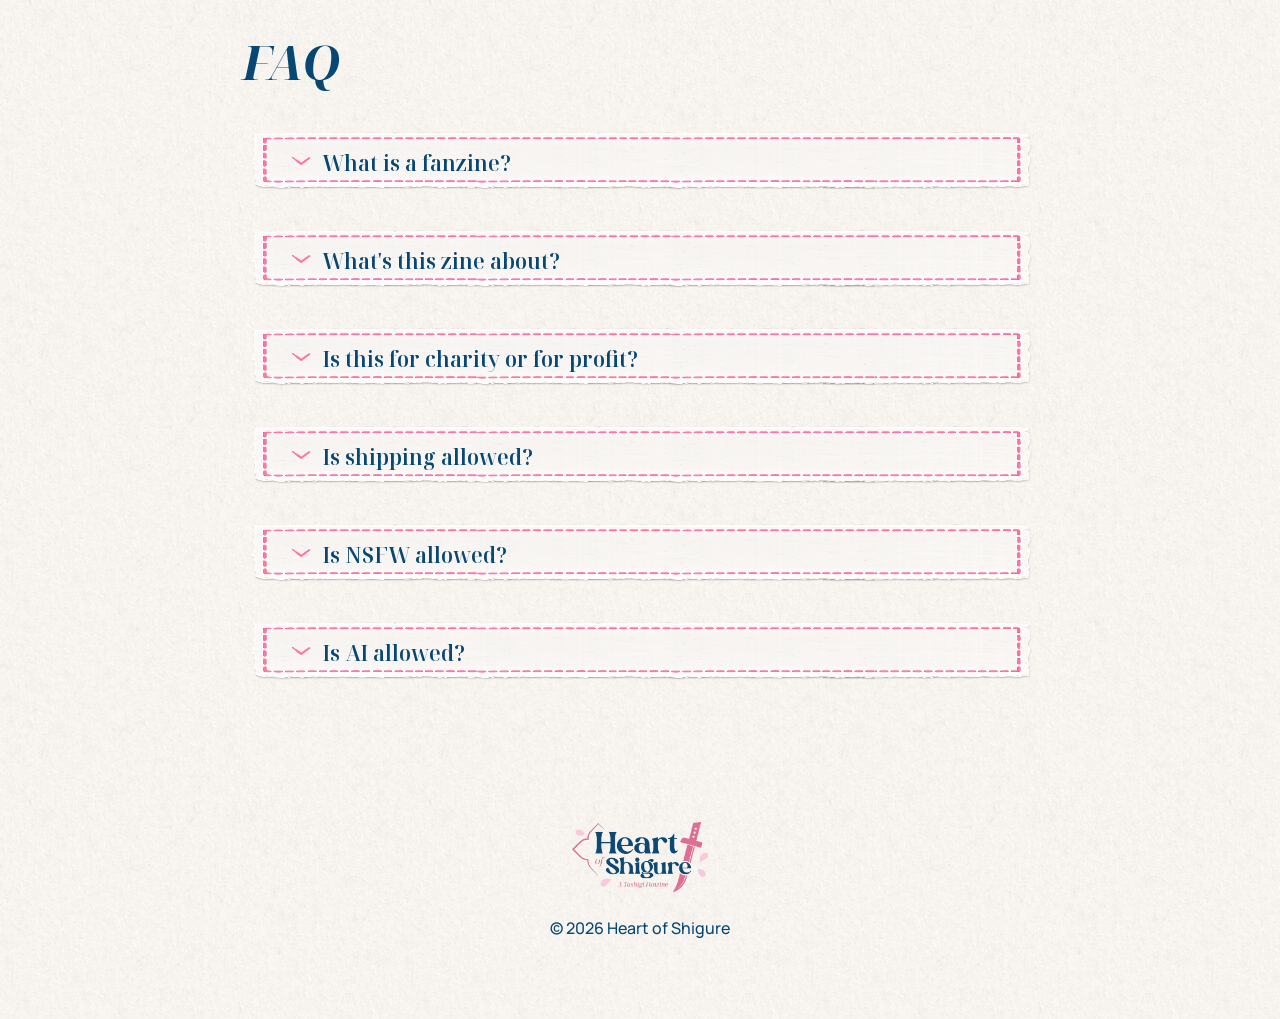
==== commit c8cc628e: "Update index.html" ====
--- a/index.html
+++ b/index.html
@@ -21,33 +21,33 @@
 <script>
 document.addEventListener("DOMContentLoaded", () => {
 
-  if (window.matchMedia("(pointer: coarse)").matches) {
-    return;
+  const isTouch = window.matchMedia("(pointer: coarse)").matches;
+
+  if (!isTouch) {
+    const cursor = document.querySelector(".cursor");
+
+    document.addEventListener("mousemove", (e) => {
+      cursor.style.left = e.clientX + "px";
+      cursor.style.top = e.clientY + "px";
+    });
+
+    const interactives = document.querySelectorAll("a, button, input, textarea");
+
+    interactives.forEach(el => {
+      el.addEventListener("mouseenter", () => cursor.classList.add("hover"));
+      el.addEventListener("mouseleave", () => cursor.classList.remove("hover"));
+    });
   }
 
-  const cursor = document.querySelector(".cursor");
-
-  document.addEventListener("mousemove", (e) => {
-    cursor.style.left = e.clientX + "px";
-    cursor.style.top = e.clientY + "px";
-  });
-
-  const interactives = document.querySelectorAll("a, button, input, textarea");
-
-  interactives.forEach(el => {
-    el.addEventListener("mouseenter", () => cursor.classList.add("hover"));
-    el.addEventListener("mouseleave", () => cursor.classList.remove("hover"));
-  });
-
   const sections = document.querySelectorAll(
-    '.hero, .about, .schedule, .apps, .mods, .faq'
+    ".hero, .about, .schedule, .apps, .mods, .faq"
   );
 
   const observer = new IntersectionObserver(
     (entries, observer) => {
       entries.forEach(entry => {
         if (entry.isIntersecting) {
-          entry.target.classList.add('visible');
+          entry.target.classList.add("visible");
           observer.unobserve(entry.target);
         }
       });
@@ -185,35 +185,41 @@
   <tr class="timeline-item">
     <td><span>01</span></td>
     <td>Layout Mod Applications</td>
-    <td>August 3 - August 17</td>
+    <td>July 19 - August 2</td>
   </tr>
 
   <tr class="timeline-item">
     <td><span>02</span></td>
     <td>Interest Check</td>
-    <td>August 3 - August 24</td>
+    <td>July 19 - August 9</td>
   </tr>
 
   <tr class="timeline-item">
     <td><span>03</span></td>
     <td>Contributor Applications</td>
-    <td>September 6 - September 27</td>
+    <td>August 23 - September 20</td>
   </tr>
 
   <tr class="timeline-item">
     <td><span>04</span></td>
+    <td>Contributor Apps Results</td>
+    <td>October 6</td>
+  </tr>
+
+  <tr class="timeline-item">
+    <td><span>05</span></td>
     <td>Creation Period</td>
     <td>October - February</td>
   </tr>
 
   <tr class="timeline-item">
-    <td><span>05</span></td>
+    <td><span>06</span></td>
     <td>Production and Formatting</td>
     <td>TBA</td>
   </tr>
 
   <tr class="timeline-item">
-    <td><span>06</span></td>
+    <td><span>07</span></td>
     <td>Release Date</td>
     <td>TBA</td>
   </tr>
@@ -458,4 +464,4 @@
 </footer>
 
 </body>
-</html>+</html>
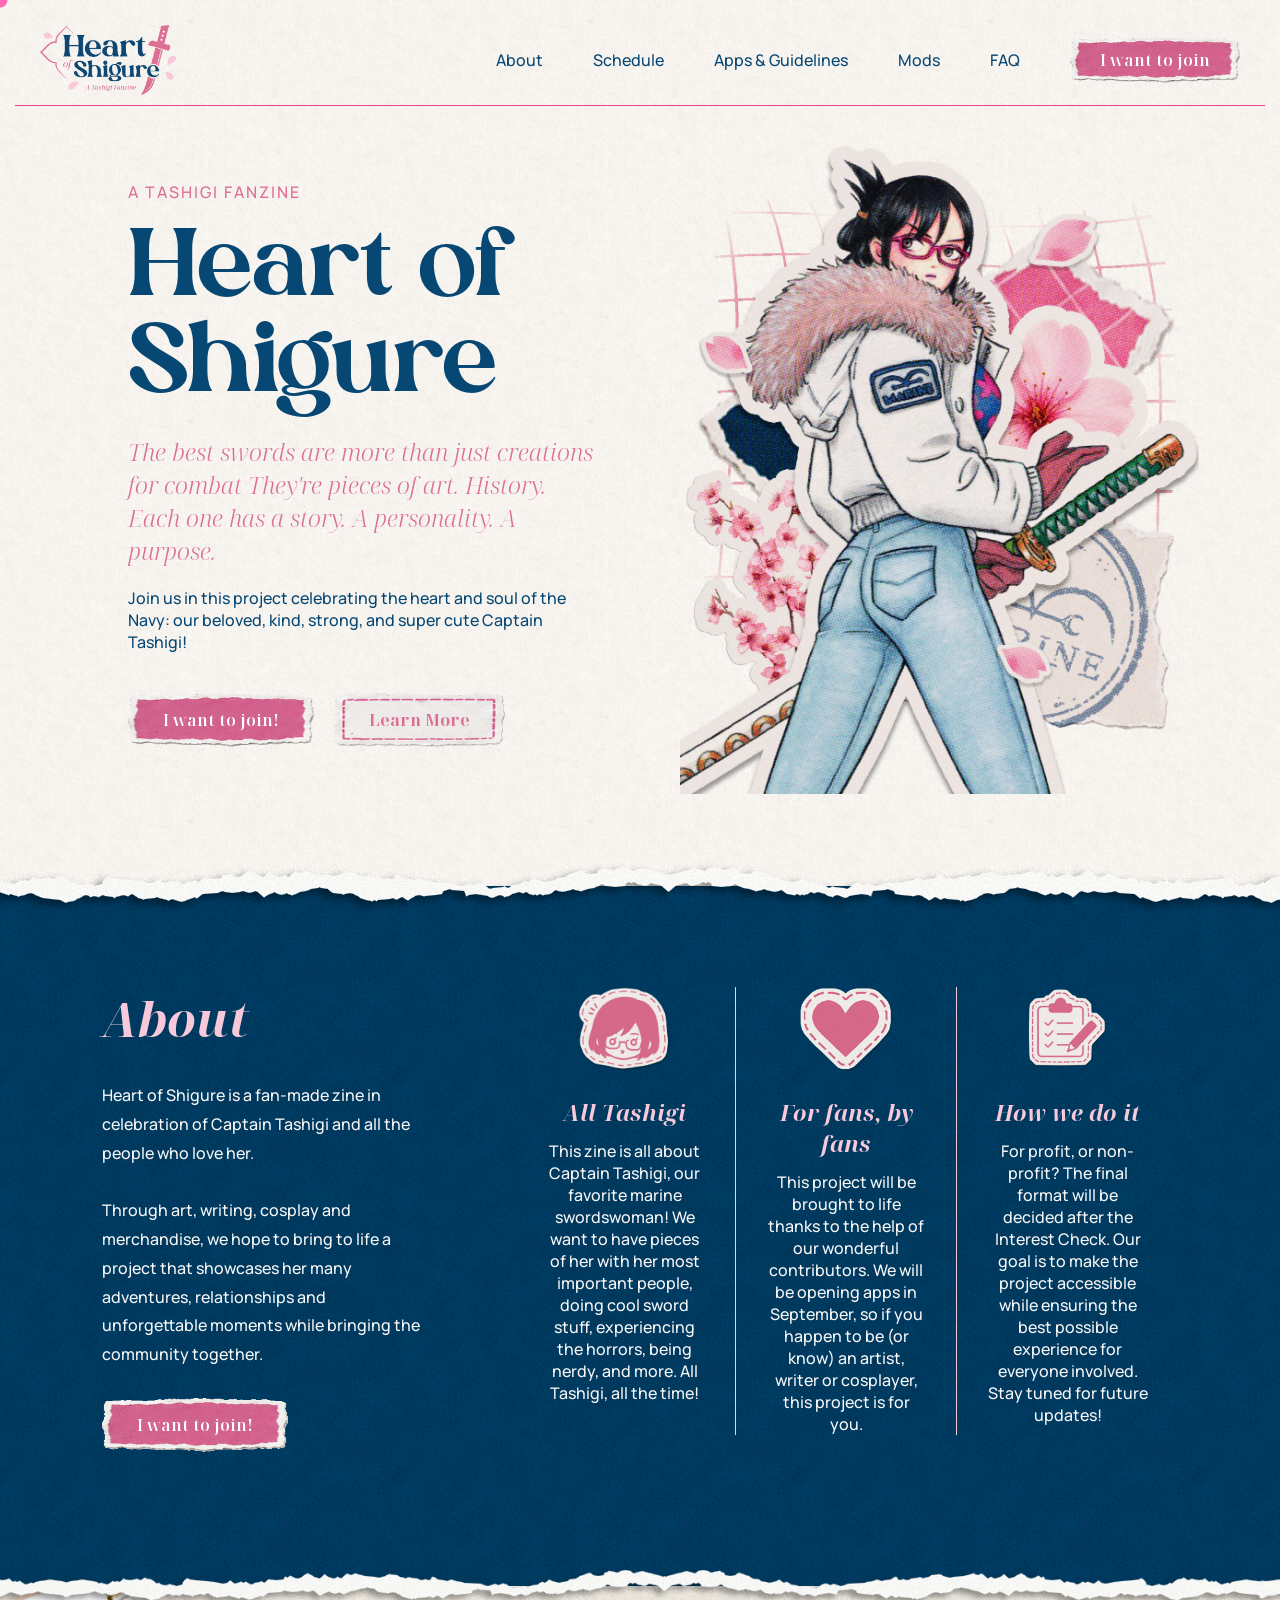
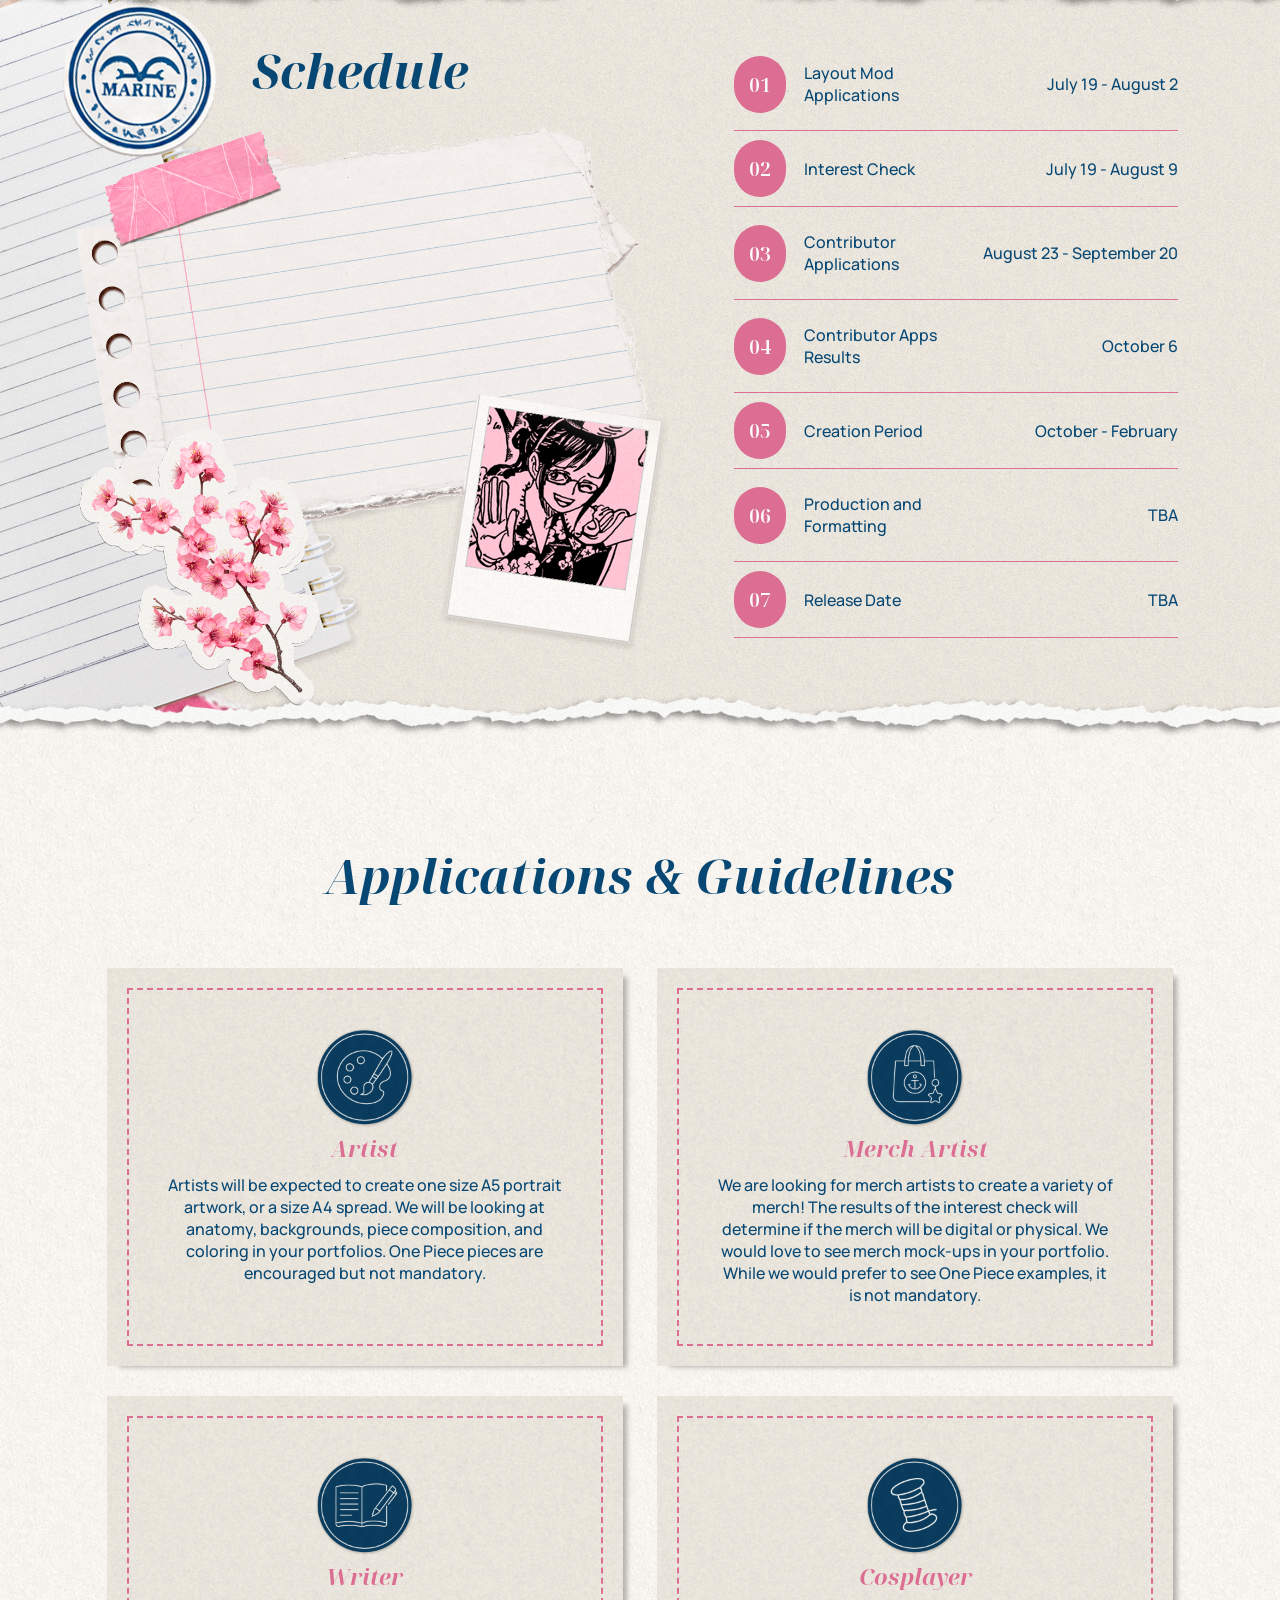
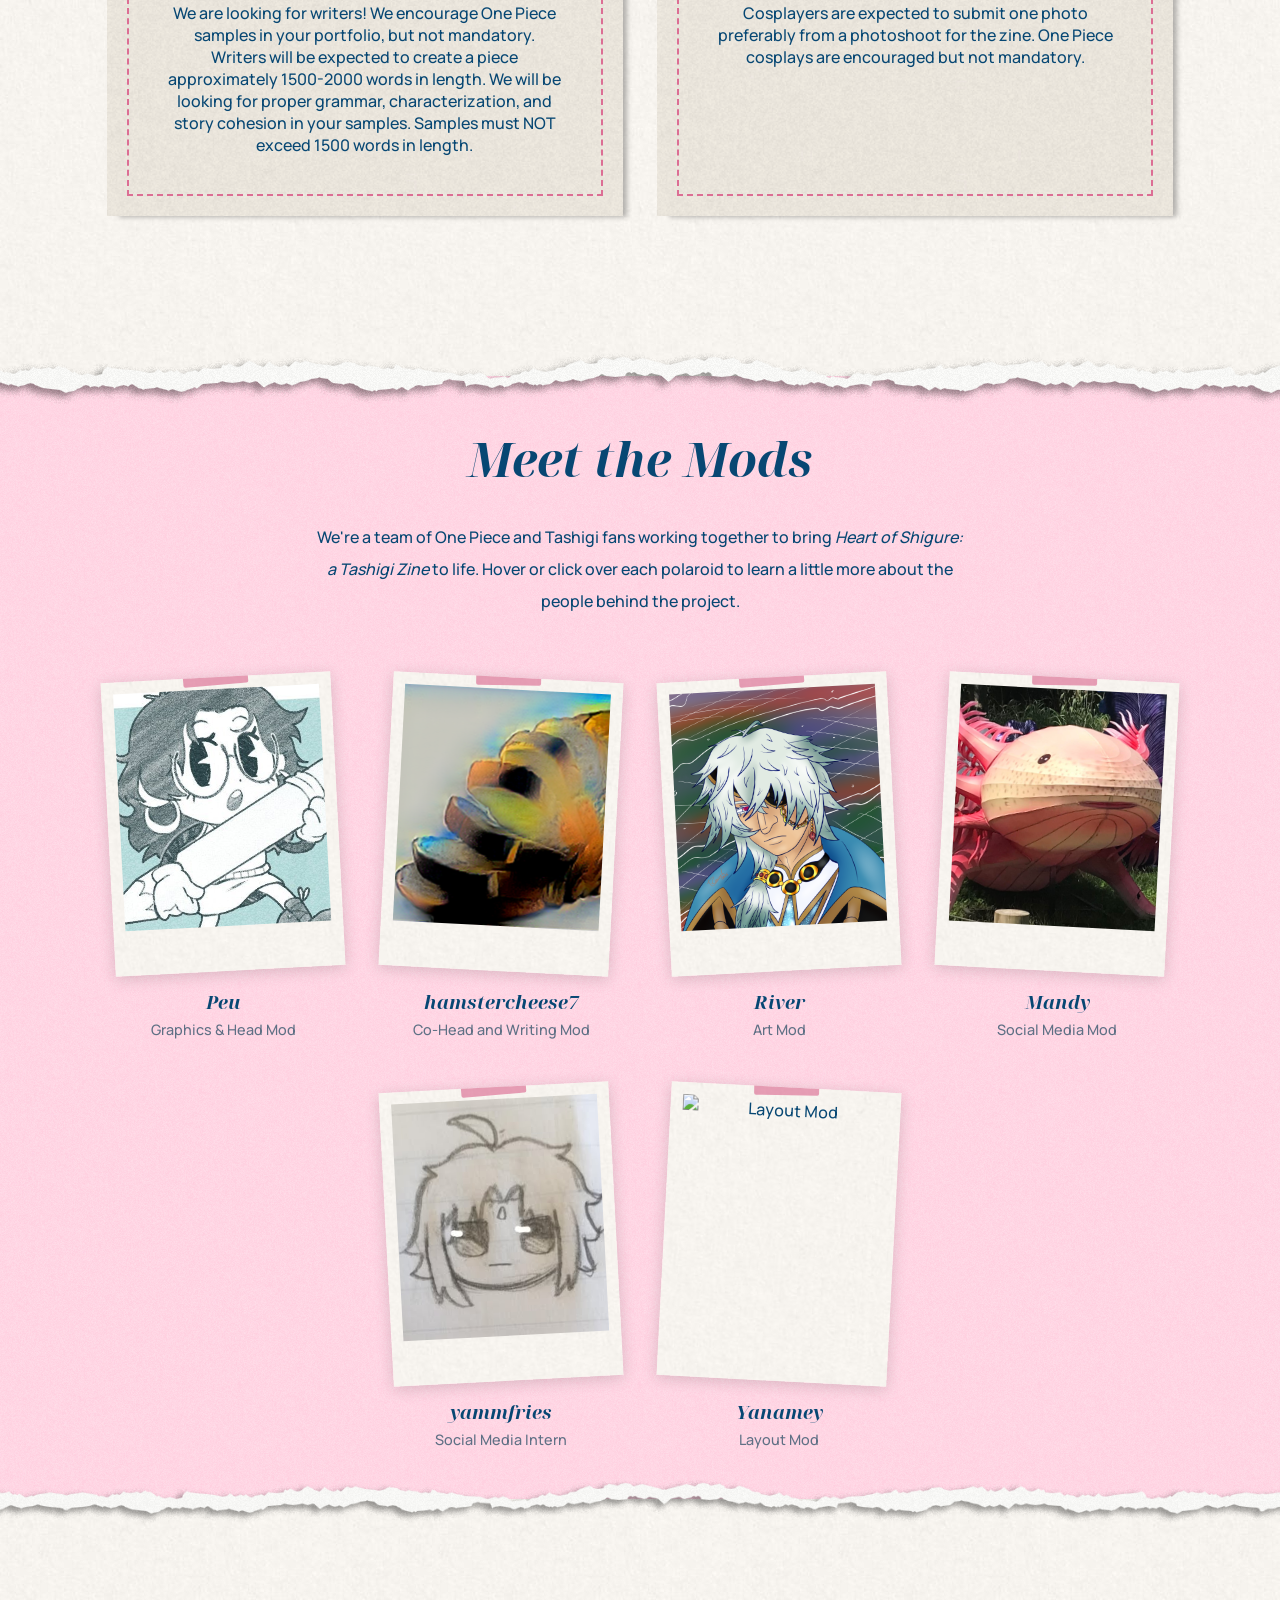
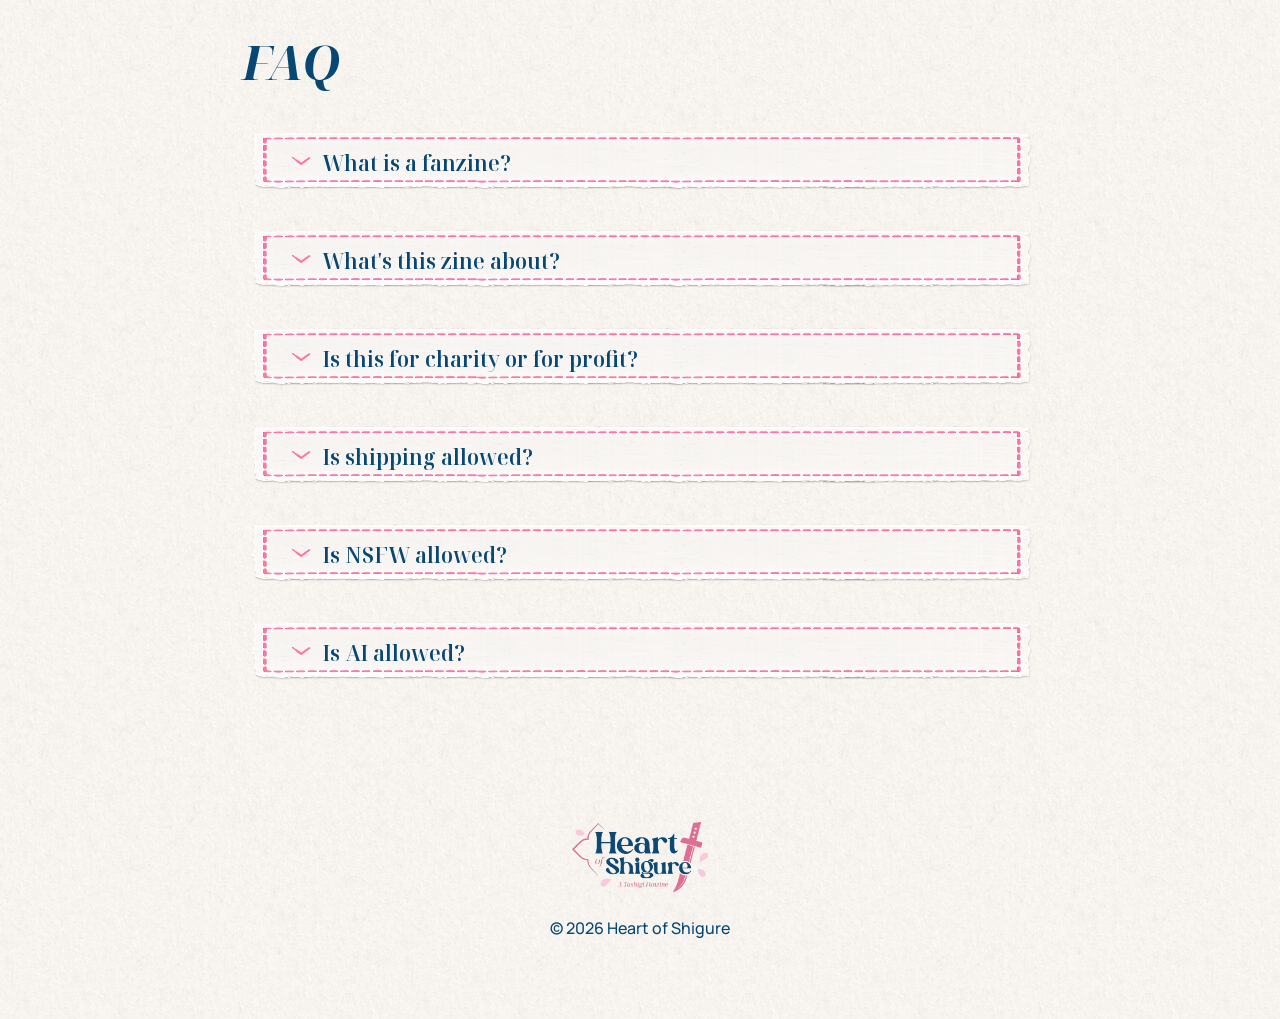
==== commit 40406523: "Update index.html" ====
--- a/index.html
+++ b/index.html
@@ -390,18 +390,18 @@
 
             <div class="polaroid">
 
-                <img src="assets/mods/layoutmod.png" alt="Layout Mod">
-
-                <div class="overlay">
-                    <h4>Layout Mod</h4>
-                    <p>
-                        Interested in being our Layout Mod? Then please look forward to our Layout Mod applications!
-                    </p>
-                </div>
-
-            </div>
-
-            <h3>TBA</h3>
+                <img src="assets/mods/yanamei_icon.jpg" alt="Layout Mod">
+
+                <div class="overlay">
+                    <h4>Hi, I am Yanamey!</h4>
+                    <p>
+                      A superfangirl of a lot of fandoms and One Piece is one of them!! My goats are the ASL brothers and up to this day i still cry over marineford arc .·°՞(っ-ᯅ-ς)՞°·. can you blame me though!!!
+                    </p>
+                </div>
+
+            </div>
+
+            <h3>Yanamey</h3>
             <span>Layout Mod</span>
 
         </article>
@@ -430,7 +430,7 @@
 
   <details>
     <summary>Is this for charity or for profit?</summary>
-    <p>This will be determined by the Interest Check!</p>
+    <p>This will be determined by the volume of sign-ups!</p>
   </details>
 
     <details>
@@ -440,7 +440,7 @@
 
   <details>
     <summary>Is NSFW allowed?</summary>
-    <p>This will be determined by the Interest Check!</p>
+    <p>NSFW won't be allowed in this project.</p>
   </details>
 
   <details>
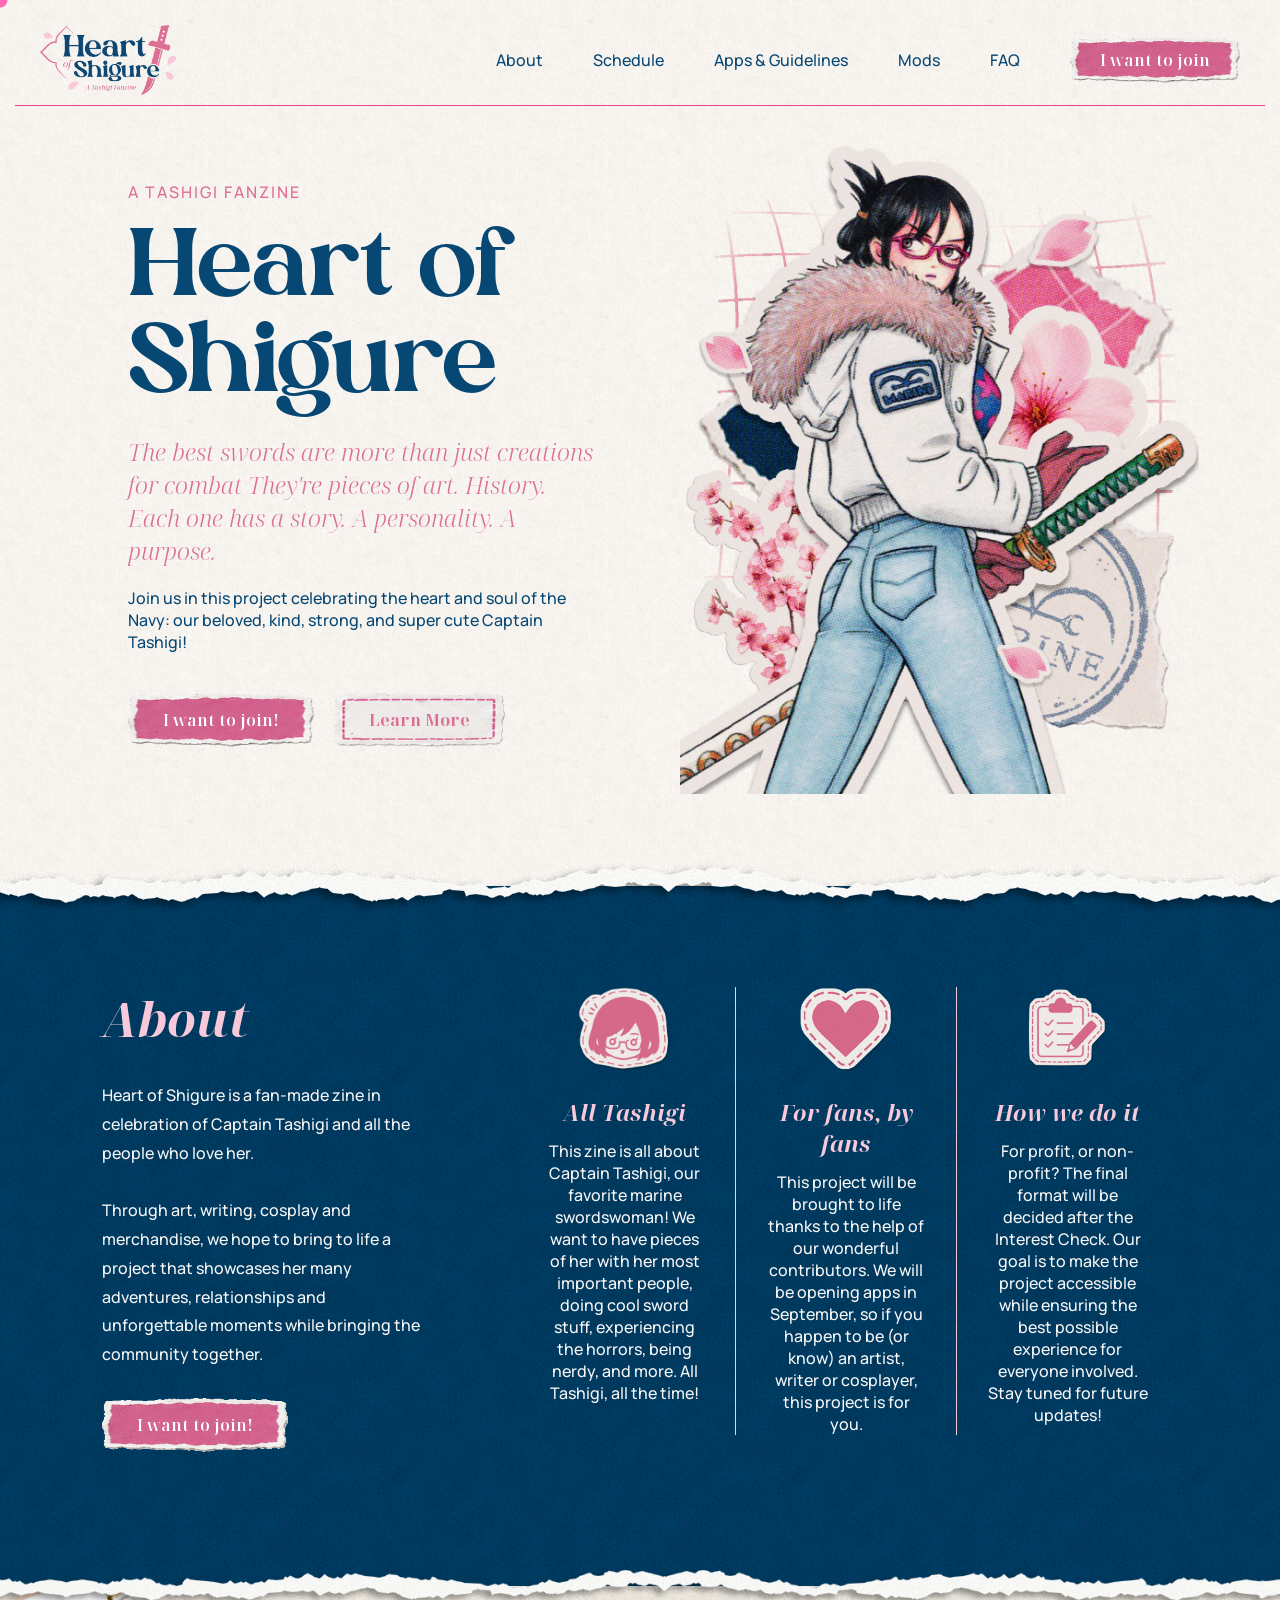
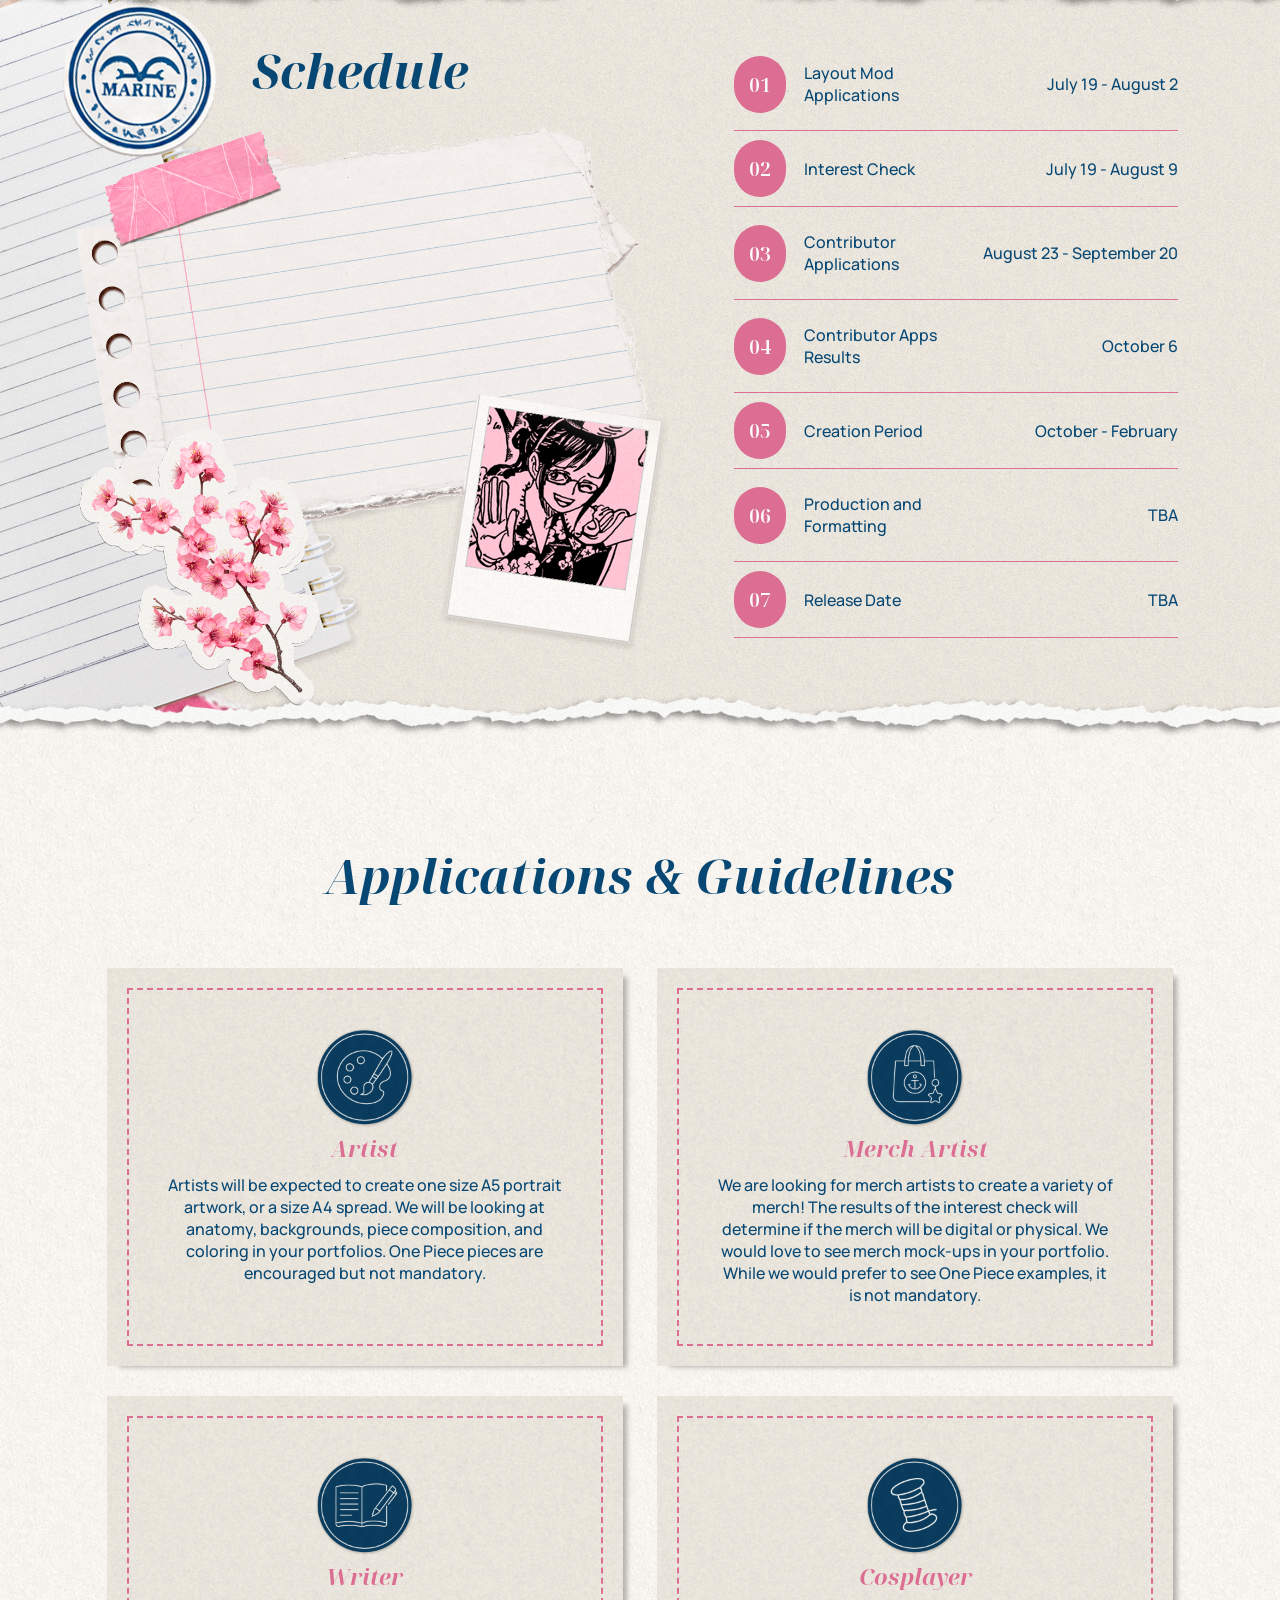
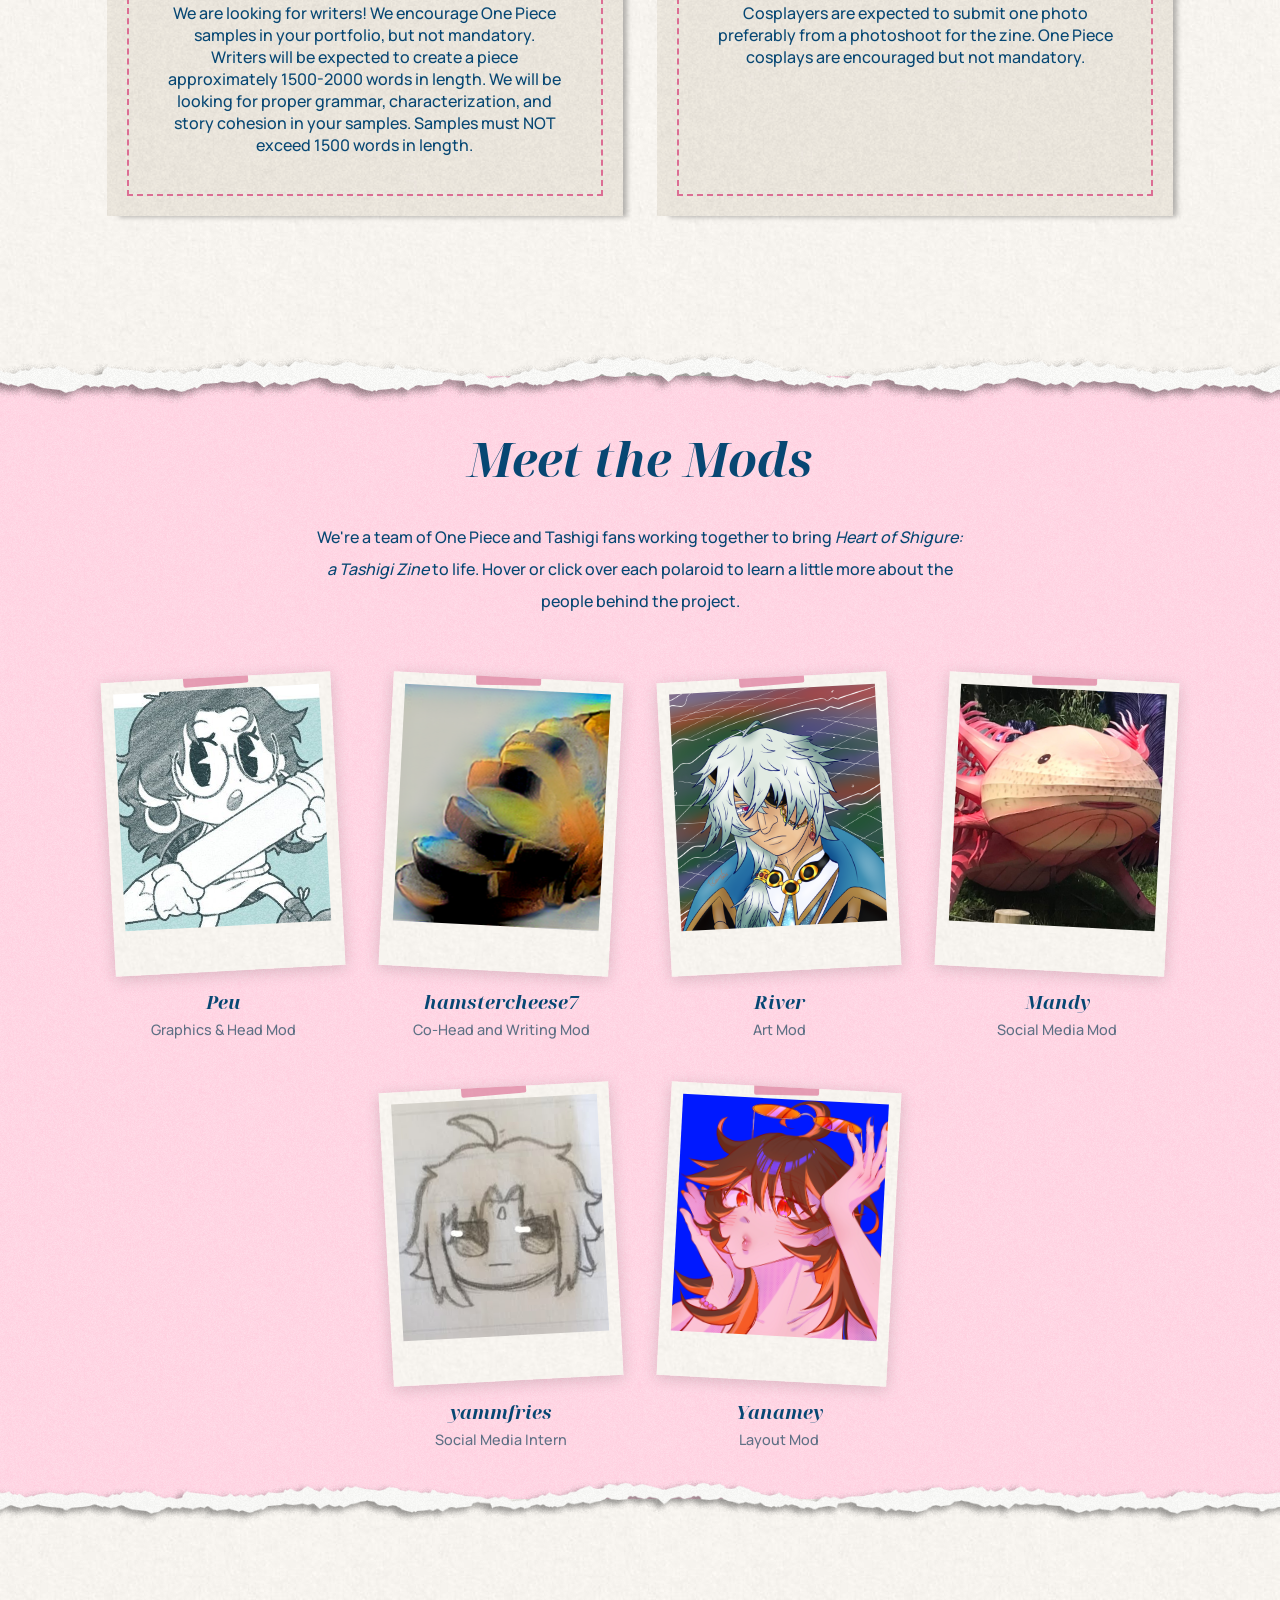
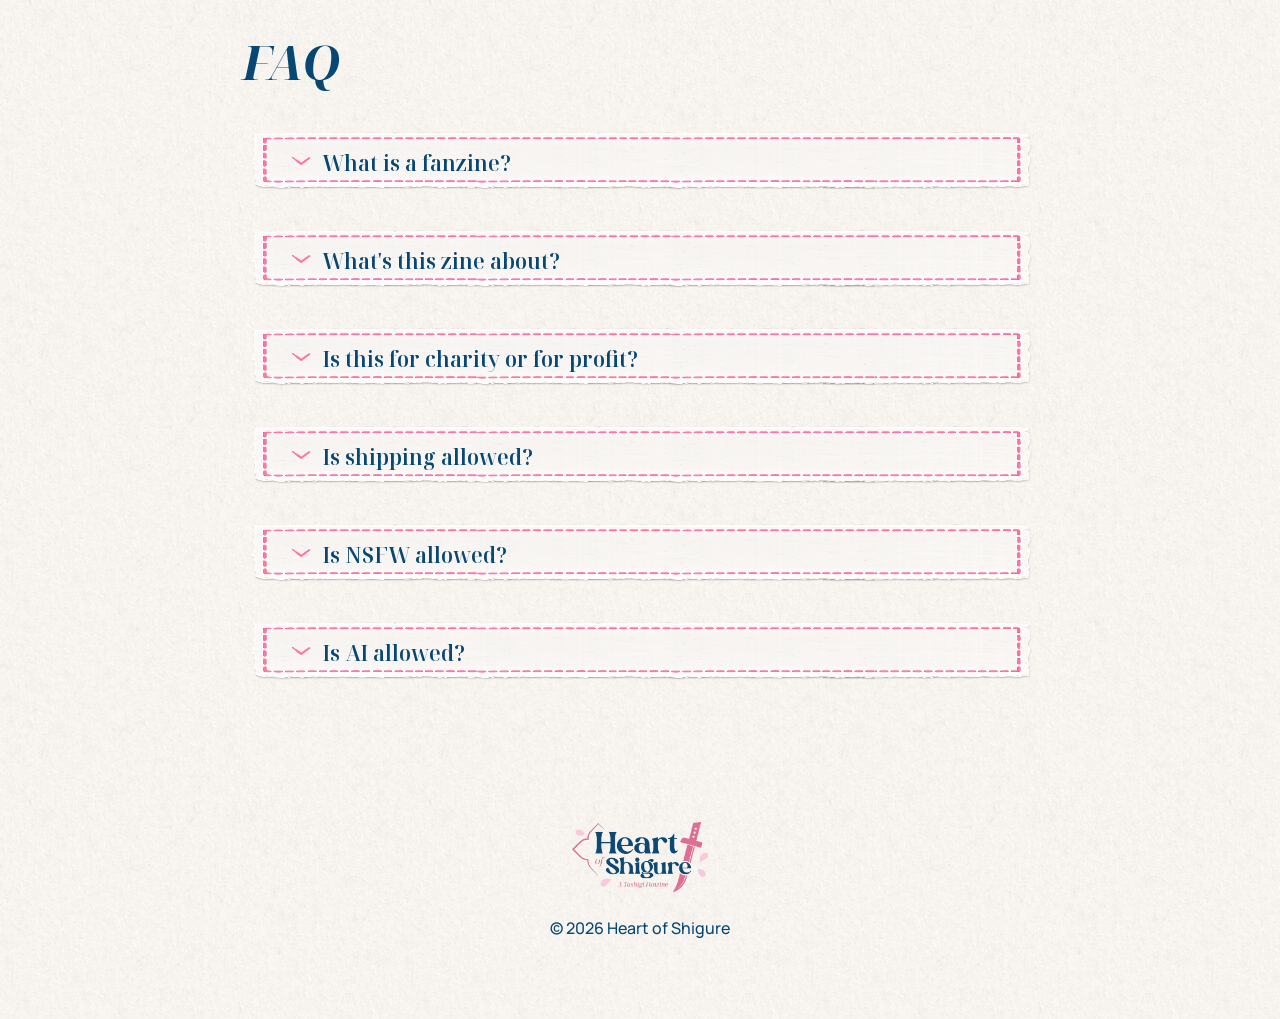
==== commit c974107f: "Update index.html" ====
--- a/index.html
+++ b/index.html
@@ -390,12 +390,12 @@
 
             <div class="polaroid">
 
-                <img src="assets/mods/yanamei_icon.jpg" alt="Layout Mod">
+                <img src="assets/mods/yanamey_icon.png" alt="Layout Mod">
 
                 <div class="overlay">
                     <h4>Hi, I am Yanamey!</h4>
                     <p>
-                      A superfangirl of a lot of fandoms and One Piece is one of them!! My goats are the ASL brothers and up to this day i still cry over marineford arc .·°՞(っ-ᯅ-ς)՞°·. can you blame me though!!!
+                      A superfangirl of a lot of fandoms and One Piece is one of them!! My goats are the ASL brothers and up to this day I still cry over Marineford Arc.
                     </p>
                 </div>
 
